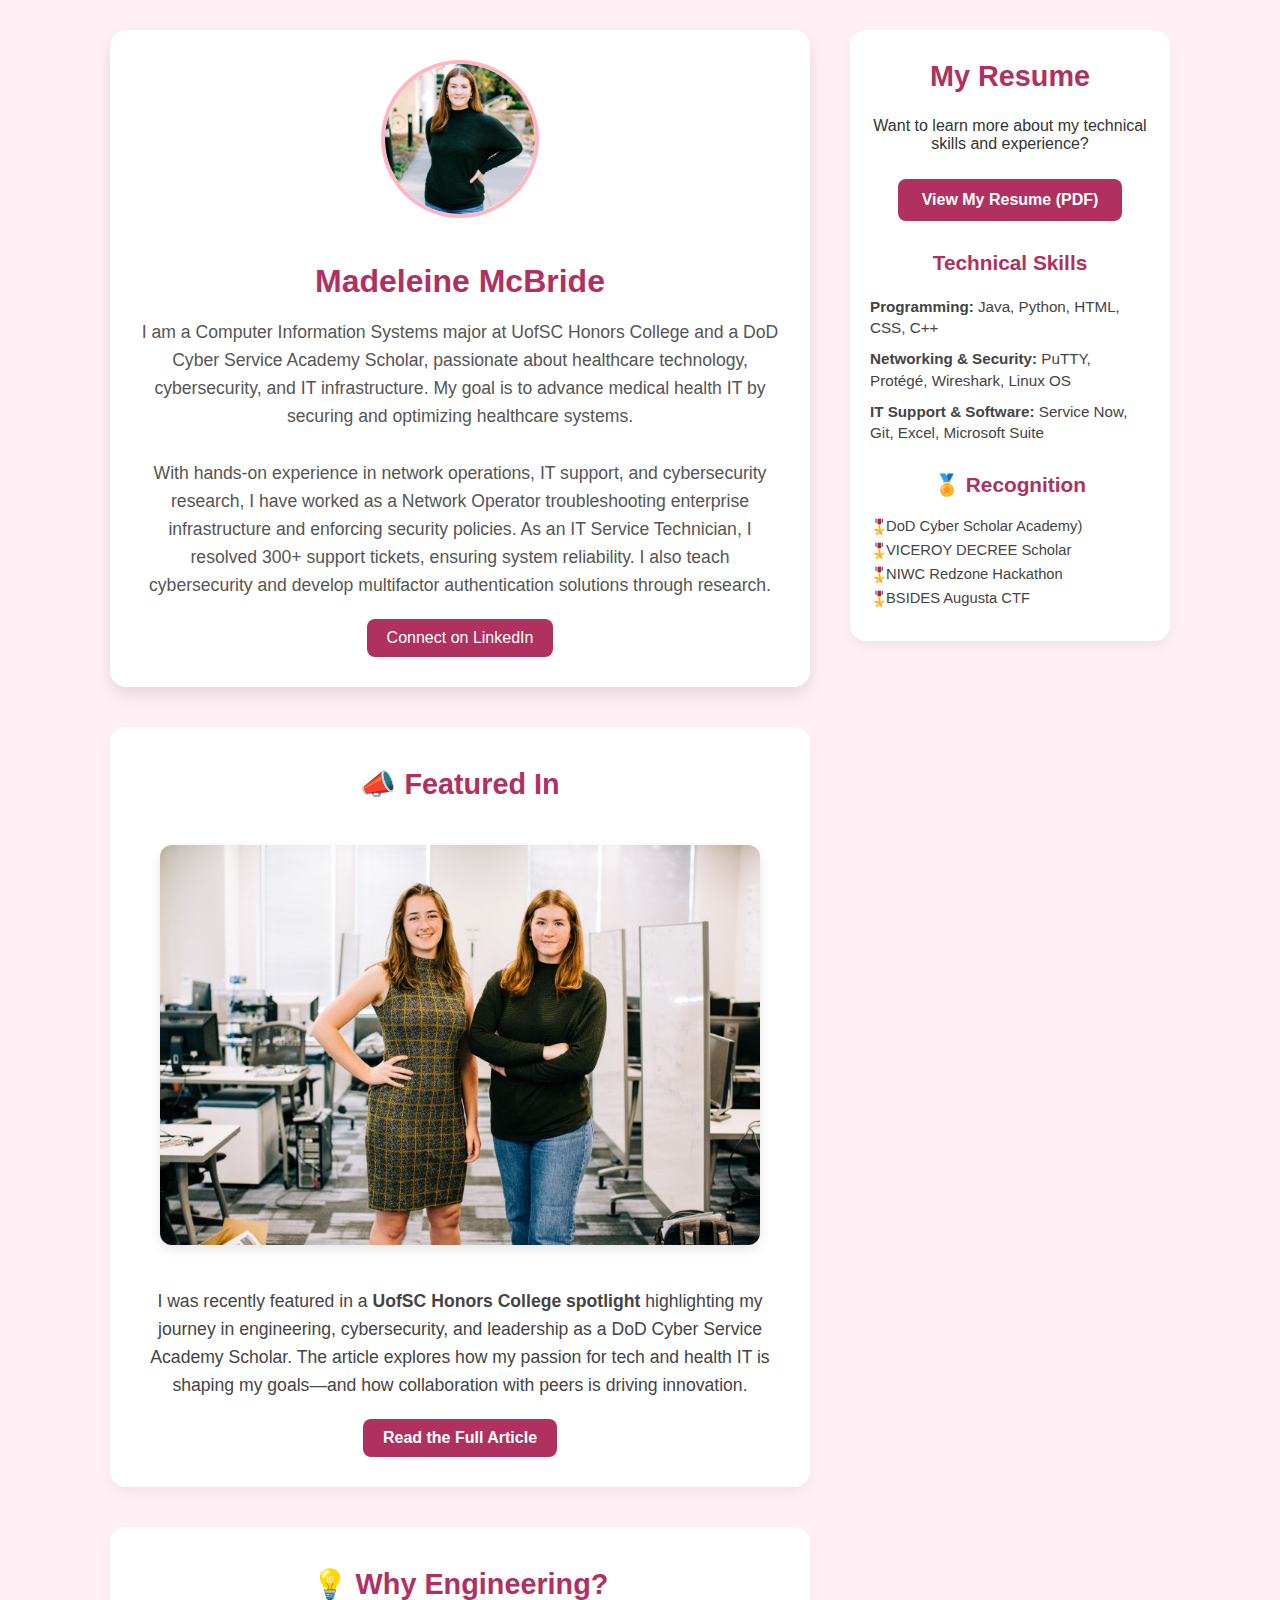
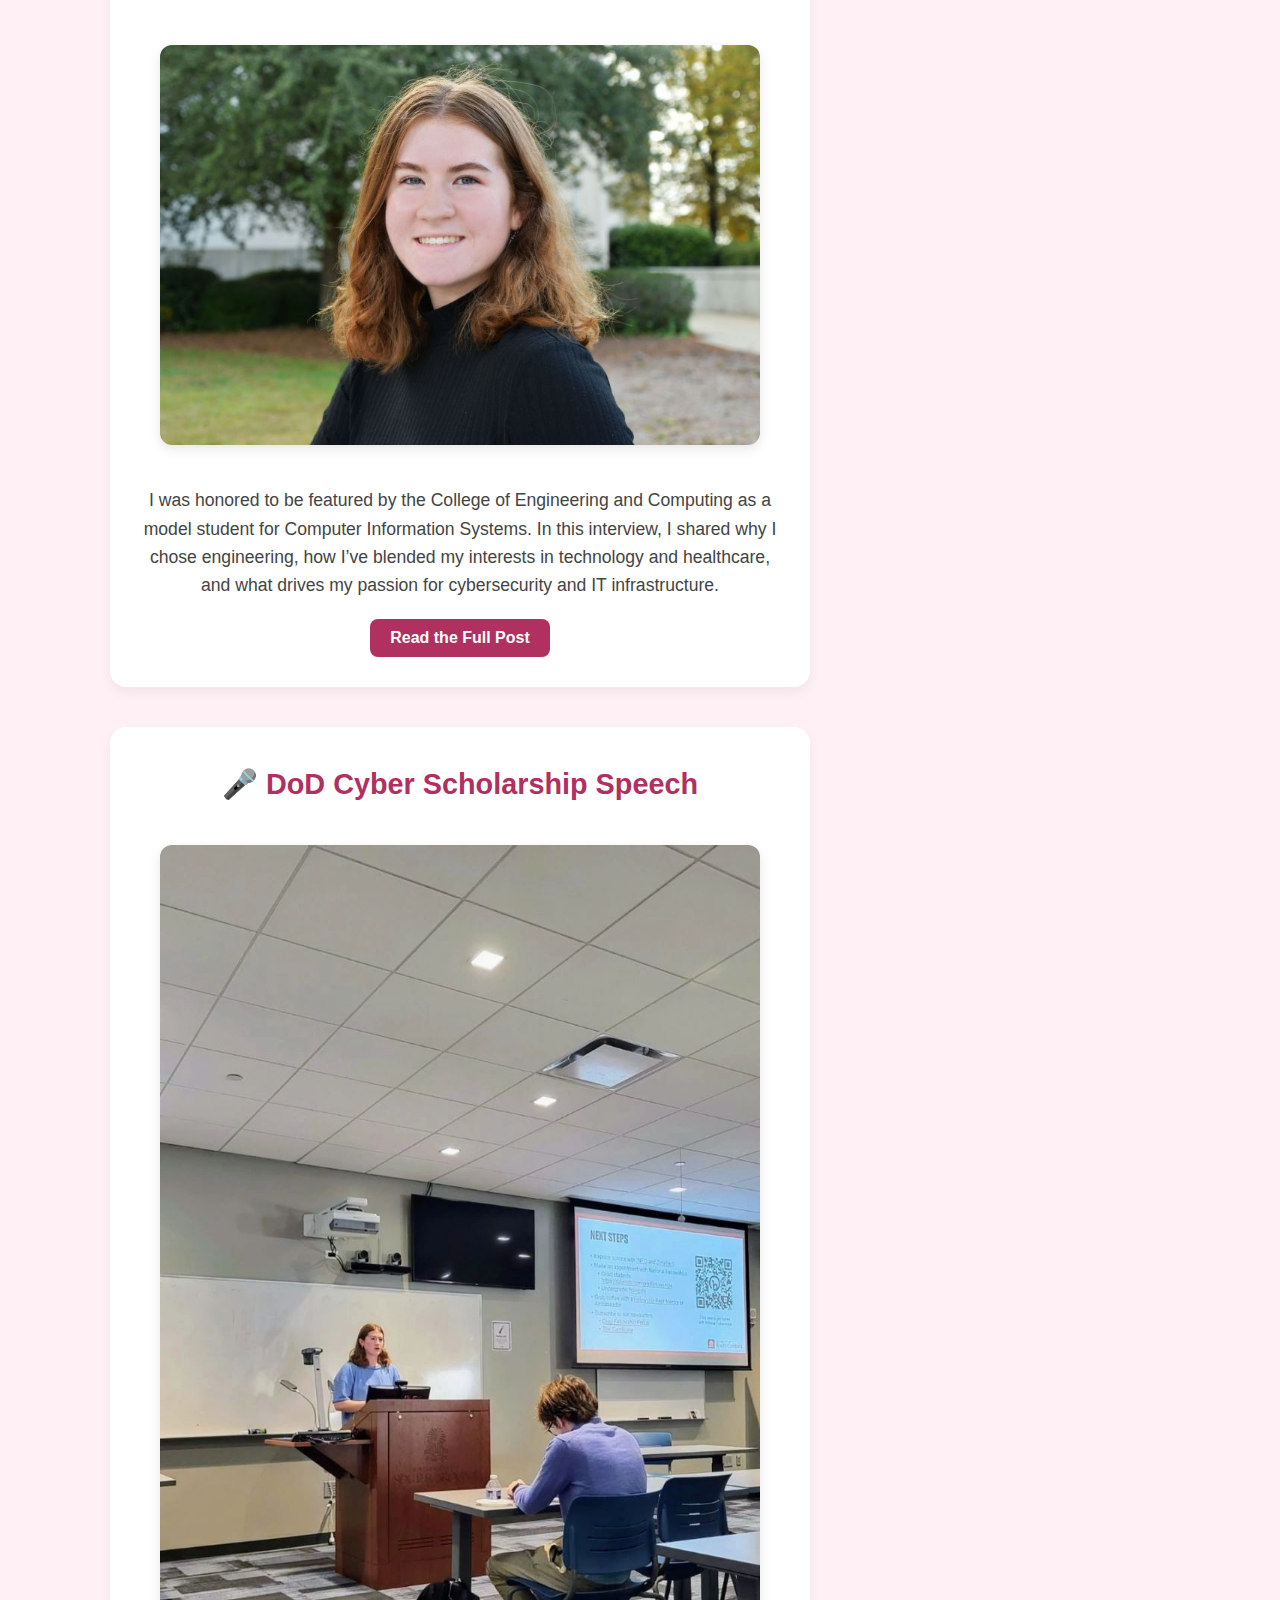
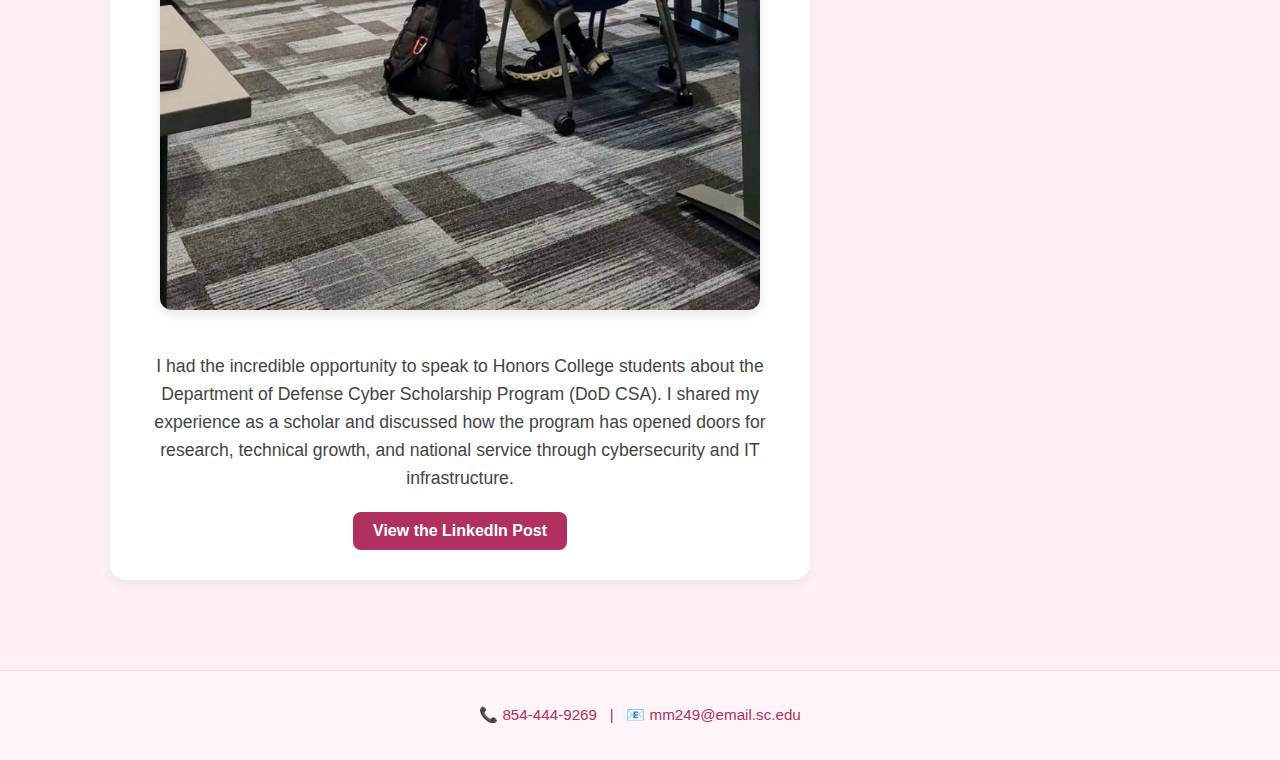
==== index.html @ c72fa990 "add contact info" ====
<!DOCTYPE html>
<html lang="en">
<head>
  <meta charset="UTF-8" />
  <meta name="viewport" content="width=device-width, initial-scale=1.0"/>
  <title>Madeleine McBride</title>
  <link rel="stylesheet" href="styles.css" />
</head>
<body>
  <div class="main-layout">
    
    <!-- Main Content -->
    <div class="main-content">
      <div class="profile-card">
        <img src="profilepic.jpg" alt="Profile Picture" class="profile-pic" />
        <h1>Madeleine McBride</h1>
        <p class="summary">
          I am a Computer Information Systems major at UofSC Honors College and a DoD Cyber Service Academy Scholar, passionate about healthcare technology, cybersecurity, and IT infrastructure. My goal is to advance medical health IT by securing and optimizing healthcare systems.
          <br><br>
          With hands-on experience in network operations, IT support, and cybersecurity research, I have worked as a Network Operator troubleshooting enterprise infrastructure and enforcing security policies. As an IT Service Technician, I resolved 300+ support tickets, ensuring system reliability. I also teach cybersecurity and develop multifactor authentication solutions through research.
        </p>
        <a href="https://www.linkedin.com/in/madeleine-mcbride/" target="_blank" class="linkedin-btn">Connect on LinkedIn</a>
      </div>

      <!-- Feature 1 -->
      <div class="featured-section">
        <div class="featured-card">
          <h2 class="section-title">📣 Featured In</h2>
          <img src="me_and_emma_pic.jpg" alt="Madeleine and Emma featured" class="featured-img" />
          <p class="featured-text">
            I was recently featured in a <strong>UofSC Honors College spotlight</strong> highlighting my journey in engineering, cybersecurity, and leadership as a DoD Cyber Service Academy Scholar. The article explores how my passion for tech and health IT is shaping my goals—and how collaboration with peers is driving innovation.
          </p>
          <a href="https://www.linkedin.com/posts/uofsc-south-carolina-honors-college_while-their-paths-to-the-molinaroli-college-ugcPost-7264364624458702851-RMQM" target="_blank" class="read-article-btn">Read the Full Article</a>
        </div>
      </div>

      <!-- Feature 2 -->
      <div class="featured-section">
        <div class="featured-card">
          <h2 class="section-title">💡 Why Engineering?</h2>
          <img src="cis_linkedin.jpg" alt="Why Engineering CIS Interview" class="featured-img" />
          <p class="featured-text">
            I was honored to be featured by the College of Engineering and Computing as a model student for Computer Information Systems. In this interview, I shared why I chose engineering, how I’ve blended my interests in technology and healthcare, and what drives my passion for cybersecurity and IT infrastructure.
          </p>
          <a href="https://www.linkedin.com/posts/uofsc-cec_why-engineering-madeleine-mcbride-27-computer-activity-7138621619245109248-5Rj5" target="_blank" class="read-article-btn">Read the Full Post</a>
        </div>
      </div>

      <!-- Feature 3 -->
      <div class="featured-section">
        <div class="featured-card">
          <h2 class="section-title">🎤 DoD Cyber Scholarship Speech</h2>
          <img src="me_giving_speech.jpg" alt="Madeleine McBride giving speech on DoD CSA" class="featured-img" />
          <p class="featured-text">
            I had the incredible opportunity to speak to Honors College students about the Department of Defense Cyber Scholarship Program (DoD CSA). I shared my experience as a scholar and discussed how the program has opened doors for research, technical growth, and national service through cybersecurity and IT infrastructure.
          </p>
          <a href="https://www.linkedin.com/posts/madeleine-mcbride_excited-to-have-had-the-opportunity-to-speak-activity-7308499272142934019-nkaF" target="_blank" class="read-article-btn">View the LinkedIn Post</a>
        </div>
      </div>
    </div>

    <!-- Sidebar with Resume & Skills -->
    <div class="sidebar">
      <h2 class="section-title">My Resume</h2>
      <p>Want to learn more about my technical skills and experience?</p>
      <a href="Madeleine_McBride_Resume.pdf" target="_blank" class="resume-btn">View My Resume (PDF)</a>

      <h3 class="skills-title">Technical Skills</h3>
      <ul class="skills-list">
        <li><strong>Programming:</strong> Java, Python, HTML, CSS, C++</li>
        <li><strong>Networking & Security:</strong> PuTTY, Protégé, Wireshark, Linux OS</li>
        <li><strong>IT Support & Software:</strong> Service Now, Git, Excel, Microsoft Suite</li>
      </ul>
      <h3 class="skills-title">🏅 Recognition</h3>
      <ul class="sidebar-honors">
        <li>DoD Cyber Scholar Academy)</li>
        <li>VICEROY DECREE Scholar</li>
        <li>NIWC Redzone Hackathon</li>
        <li>BSIDES Augusta CTF</li>
      </ul>
    </div>
  </div>
  <!-- Footer Contact Info -->
  <footer class="footer">
    <p>📞 854-444-9269 &nbsp; | &nbsp; 📧 <a href="mailto:mm249@email.sc.edu">mm249@email.sc.edu</a></p>
  </footer>
</body>
</html>
---- styles.css ----
/* Base styles */
body {
  margin: 0;
  font-family: 'Segoe UI', sans-serif;
  background: #fff0f5;
  color: #333;
}

/* Layout */
.main-layout {
  display: flex;
  flex-direction: row;
  padding: 30px;
  gap: 40px;
  justify-content: center;
  align-items: flex-start;
  flex-wrap: wrap;
}

.main-content {
  flex: 1 1 600px;
  max-width: 700px;
}

/* Profile Card */
.profile-card {
  background: #ffffff;
  border-radius: 16px;
  padding: 30px;
  box-shadow: 0 8px 16px rgba(0,0,0,0.1);
  text-align: center;
  margin-bottom: 30px;
}

.profile-pic {
  width: 150px;
  height: 150px;
  border-radius: 50%;
  object-fit: cover;
  border: 4px solid #ffb6c1;
  margin-bottom: 20px;
}

h1 {
  color: #b03060;
  margin-bottom: 10px;
}

.summary {
  font-size: 1.1em;
  line-height: 1.6;
  color: #555;
  margin-bottom: 20px;
}

/* LinkedIn Button */
.linkedin-btn {
  display: inline-block;
  padding: 10px 20px;
  background: #b03060;
  color: white;
  text-decoration: none;
  border-radius: 8px;
  transition: background 0.3s ease;
}

.linkedin-btn:hover {
  background: #902c4c;
}

/* Sidebar */
.sidebar {
  width: 280px;
  background: #fff;
  padding: 20px;
  border-radius: 16px;
  box-shadow: 0 6px 12px rgba(0, 0, 0, 0.05);
  text-align: center;
}

.section-title {
  color: #b03060;
  margin-top: 10px;
  font-size: 1.8em;
  text-align: center;
}

/* Resume Button */
.resume-btn {
  display: inline-block;
  padding: 12px 24px;
  background-color: #b03060;
  color: #fff;
  text-decoration: none;
  font-weight: bold;
  border-radius: 8px;
  margin-top: 10px;
  transition: background-color 0.3s ease;
}

.resume-btn:hover {
  background-color: #902c4c;
}

/* Featured Section */
.featured-section {
  background: #fff;
  padding: 30px;
  margin-top: 40px;
  border-radius: 16px;
  box-shadow: 0 6px 12px rgba(0, 0, 0, 0.05);
  text-align: center;
}

.featured-img {
  width: 100%;
  max-width: 600px;
  border-radius: 12px;
  margin-top: 20px;
  margin-bottom: 20px;
  box-shadow: 0 4px 12px rgba(0,0,0,0.1);
}

.featured-text {
  font-size: 1.1em;
  line-height: 1.6;
  color: #444;
  margin-bottom: 20px;
}

.read-article-btn {
  display: inline-block;
  padding: 10px 20px;
  background-color: #b03060;
  color: white;
  text-decoration: none;
  font-weight: bold;
  border-radius: 8px;
  transition: background-color 0.3s ease;
}

.read-article-btn:hover {
  background-color: #902c4c;
}

.skills-title {
  margin-top: 30px;
  font-size: 1.3em;
  color: #b03060;
  text-align: center;
}

.skills-list {
  list-style: none;
  padding: 0;
  margin-top: 15px;
  text-align: left;
  color: #444;
  font-size: 0.95em;
}

.skills-list li {
  margin-bottom: 10px;
  line-height: 1.4;
}
.sidebar-honors {
  list-style: none;
  padding: 0;
  margin-top: 10px;
  font-size: 0.92em;
  color: #444;
  text-align: left;
}

.sidebar-honors li {
  margin-bottom: 8px;
  padding-left: 16px;
  position: relative;
}

.sidebar-honors li::before {
  content: "🎖️";
  position: absolute;
  left: 0;
  top: 0;
}

.footer {
  background-color: #fff5f9;
  color: #b03060;
  text-align: center;
  padding: 20px;
  font-size: 0.95em;
  margin-top: 60px;
  border-top: 1px solid #ffd6e8;
}

.footer a {
  color: #b03060;
  text-decoration: none;
  font-weight: 500;
}

.footer a:hover {
  text-decoration: underline;
}
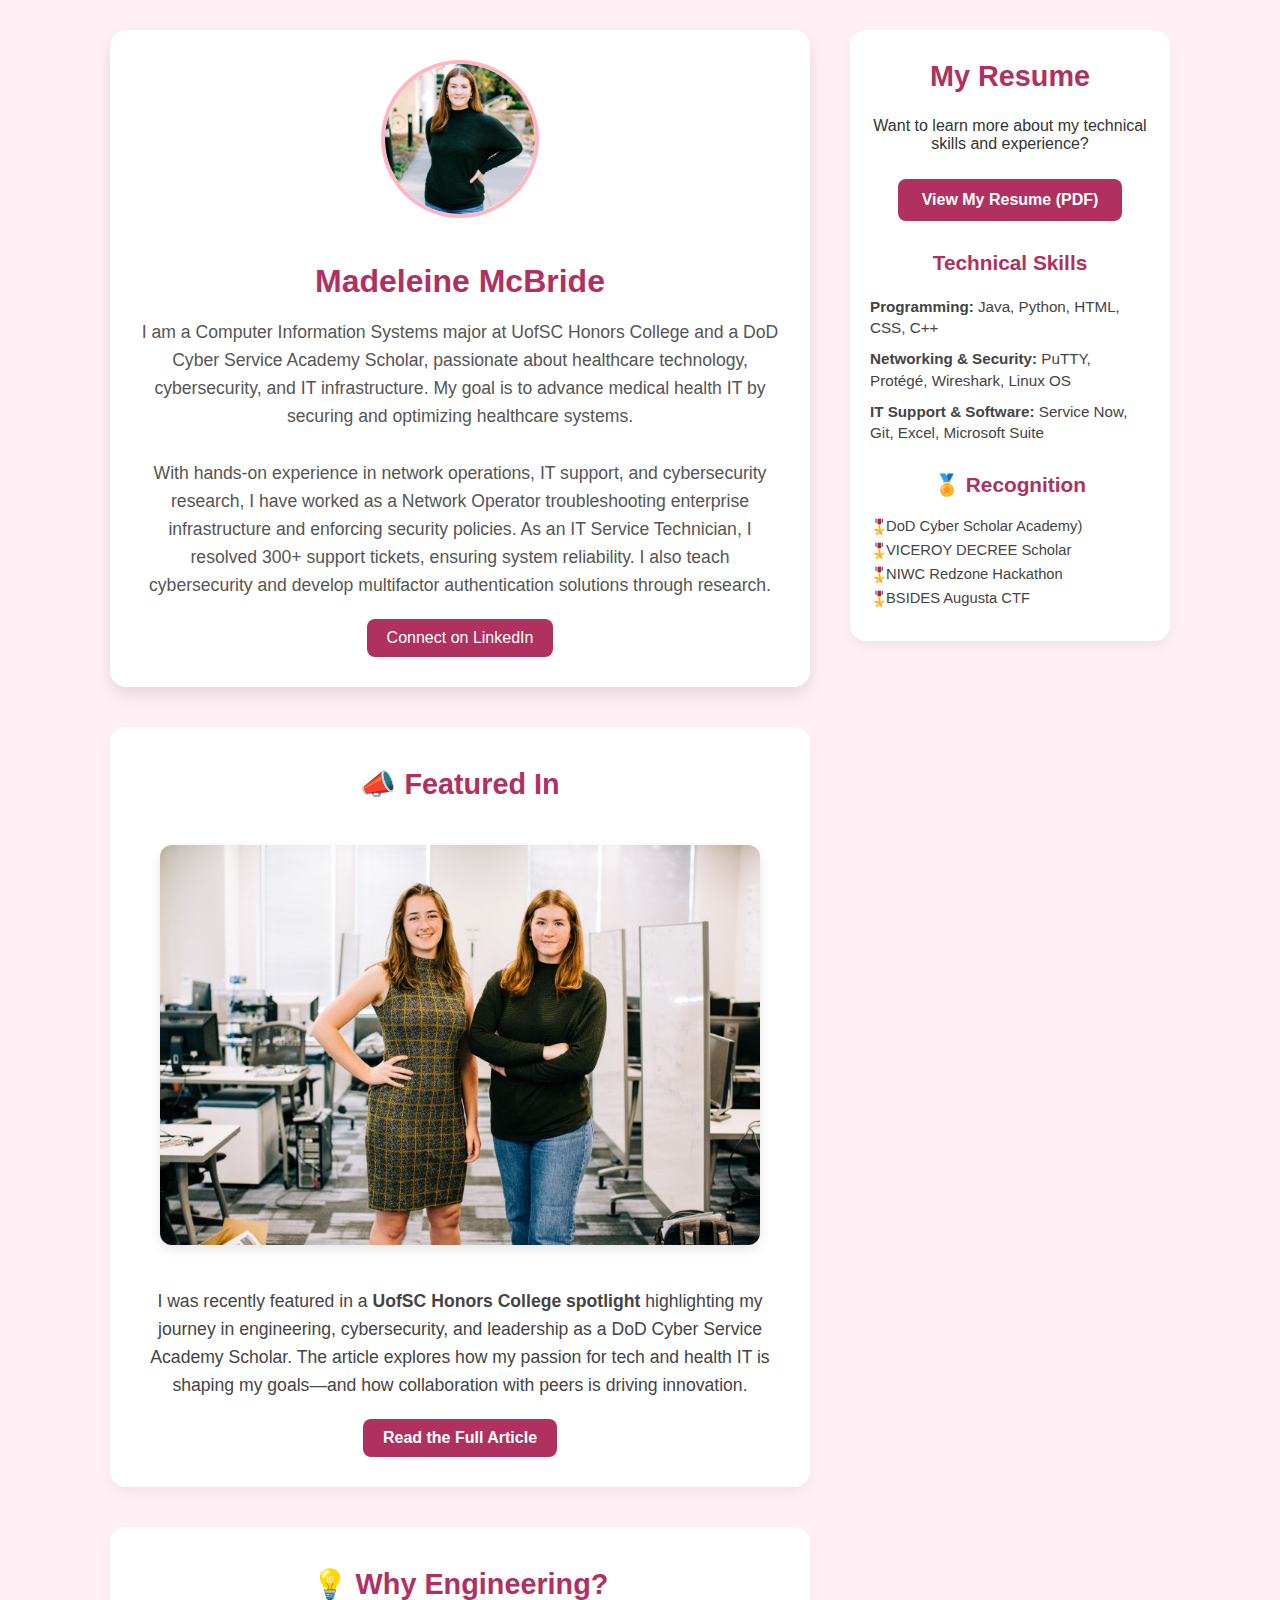
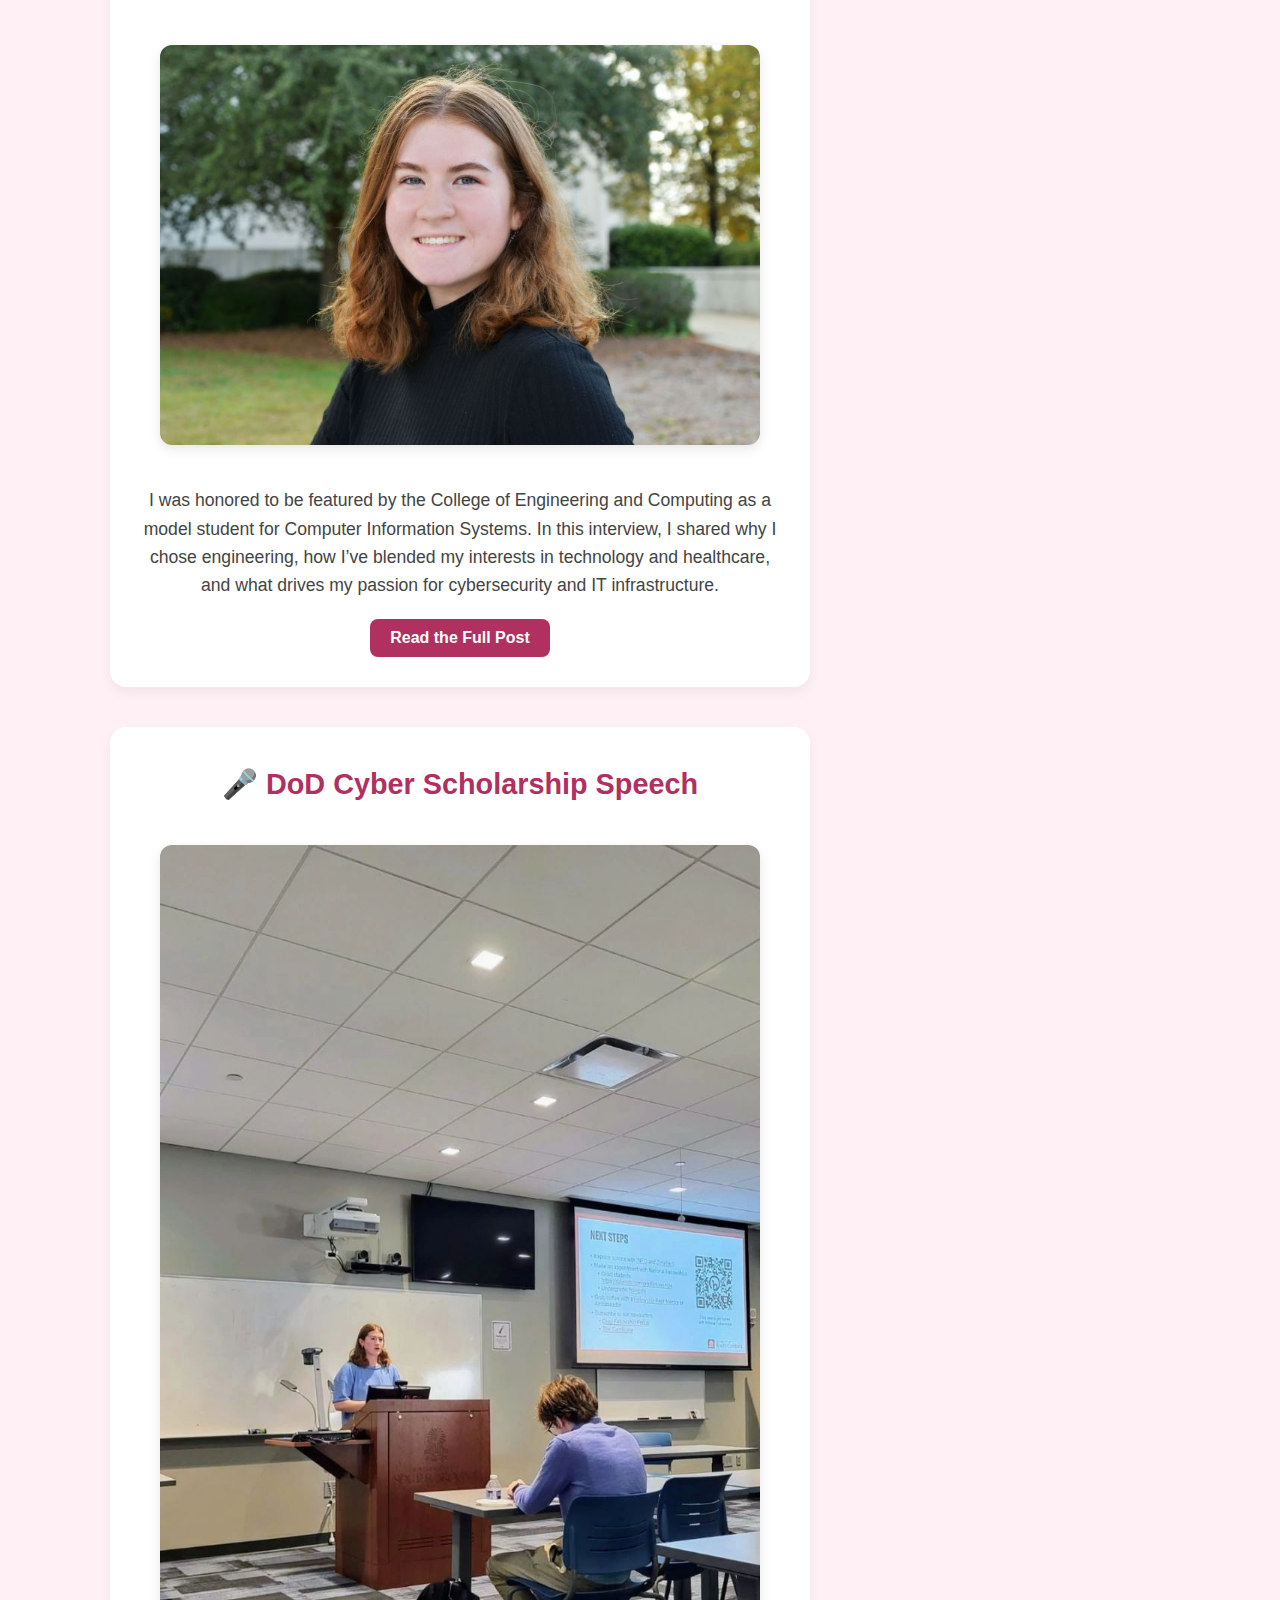
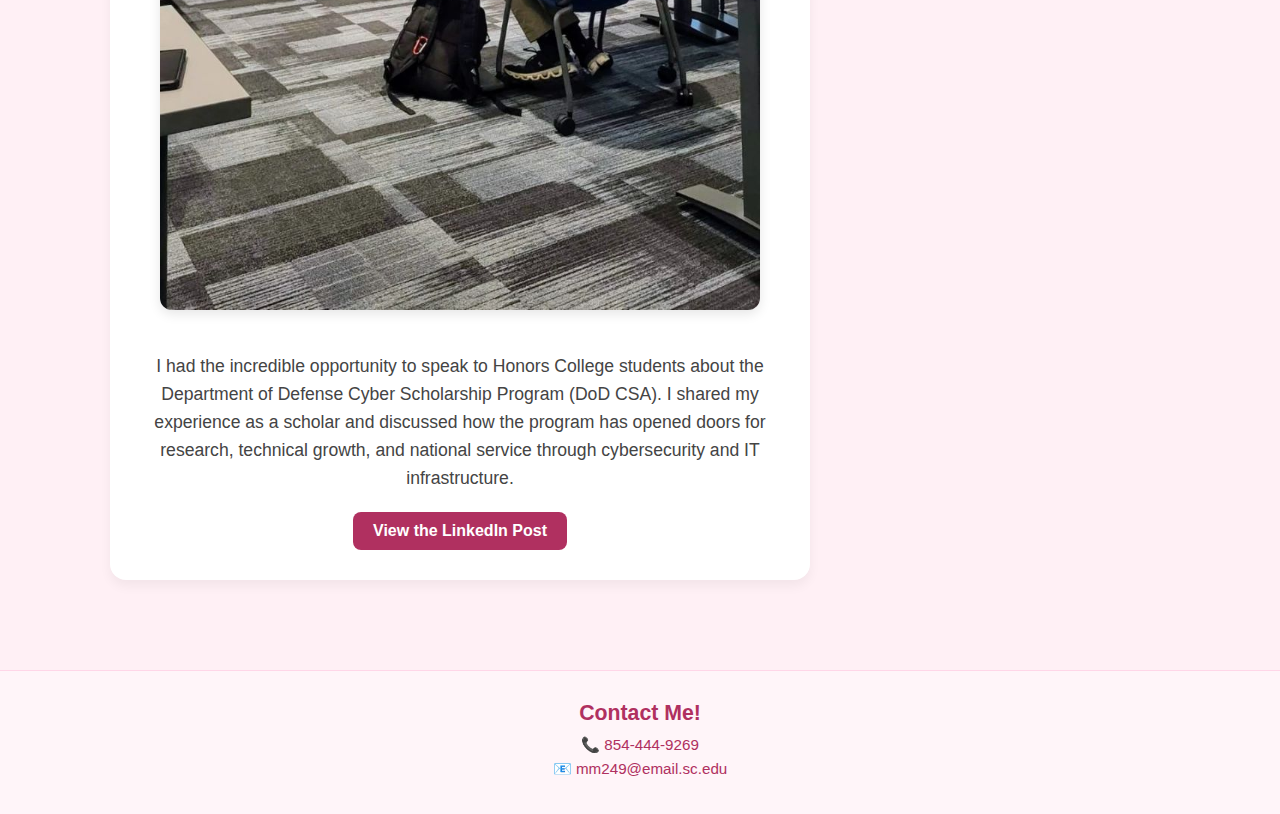
==== commit 9d92e792: "update footer" ====
--- a/index.html
+++ b/index.html
@@ -82,7 +82,9 @@
   </div>
   <!-- Footer Contact Info -->
   <footer class="footer">
-    <p>📞 854-444-9269 &nbsp; | &nbsp; 📧 <a href="mailto:mm249@email.sc.edu">mm249@email.sc.edu</a></p>
+    <h2 class="footer-title">Contact Me!</h2>
+    <p>📞 854-444-9269</p>
+    <p>📧 <a href="mailto:mm249@email.sc.edu">mm249@email.sc.edu</a></p>
   </footer>
 </body>
 </html>
--- a/styles.css
+++ b/styles.css
@@ -205,3 +205,35 @@
   text-decoration: underline;
 }
 
+.footer {
+  background-color: #fff5f9;
+  color: #b03060;
+  text-align: center;
+  padding: 30px 20px;
+  font-size: 0.95em;
+  margin-top: 60px;
+  border-top: 1px solid #ffd6e8;
+}
+
+.footer-title {
+  margin: 0;
+  font-size: 1.4em;
+  font-weight: bold;
+  color: #b03060;
+  margin-bottom: 10px;
+}
+
+.footer p {
+  margin: 6px 0;
+}
+
+.footer a {
+  color: #b03060;
+  text-decoration: none;
+  font-weight: 500;
+}
+
+.footer a:hover {
+  text-decoration: underline;
+}
+
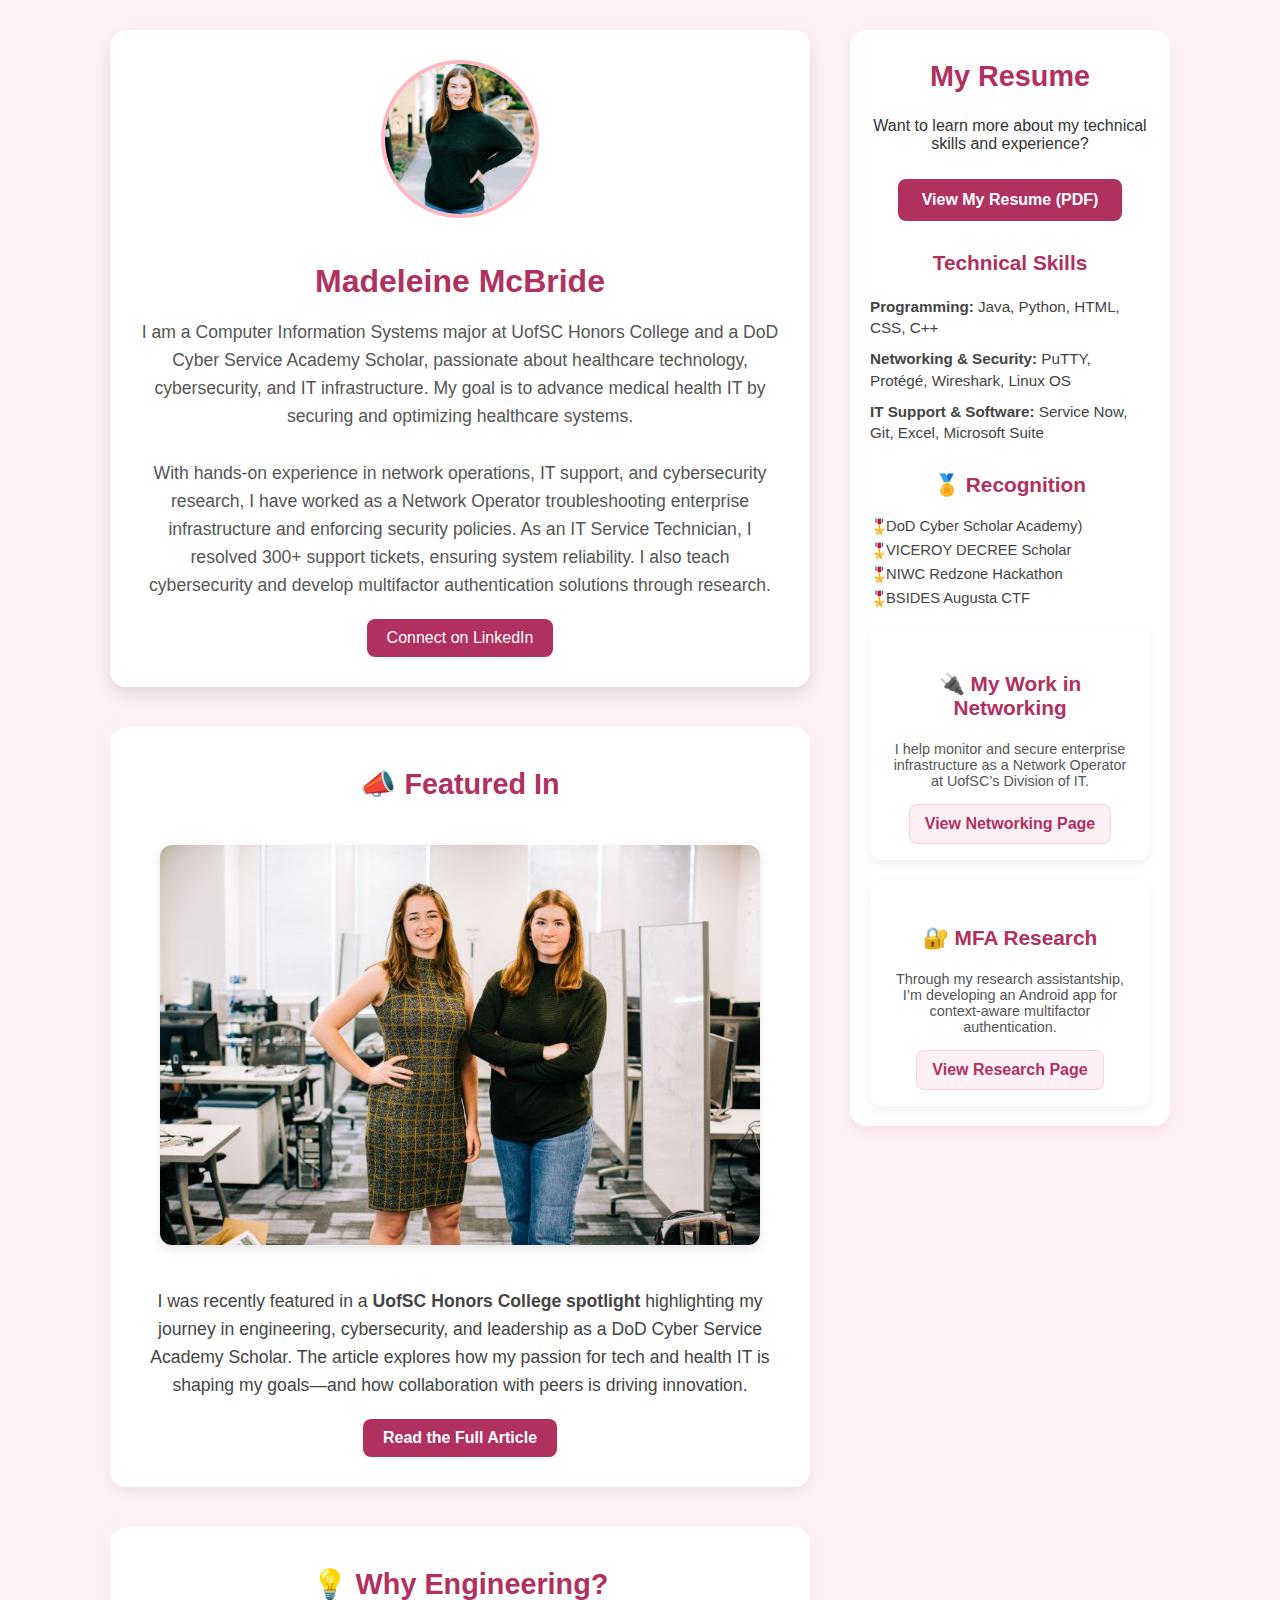
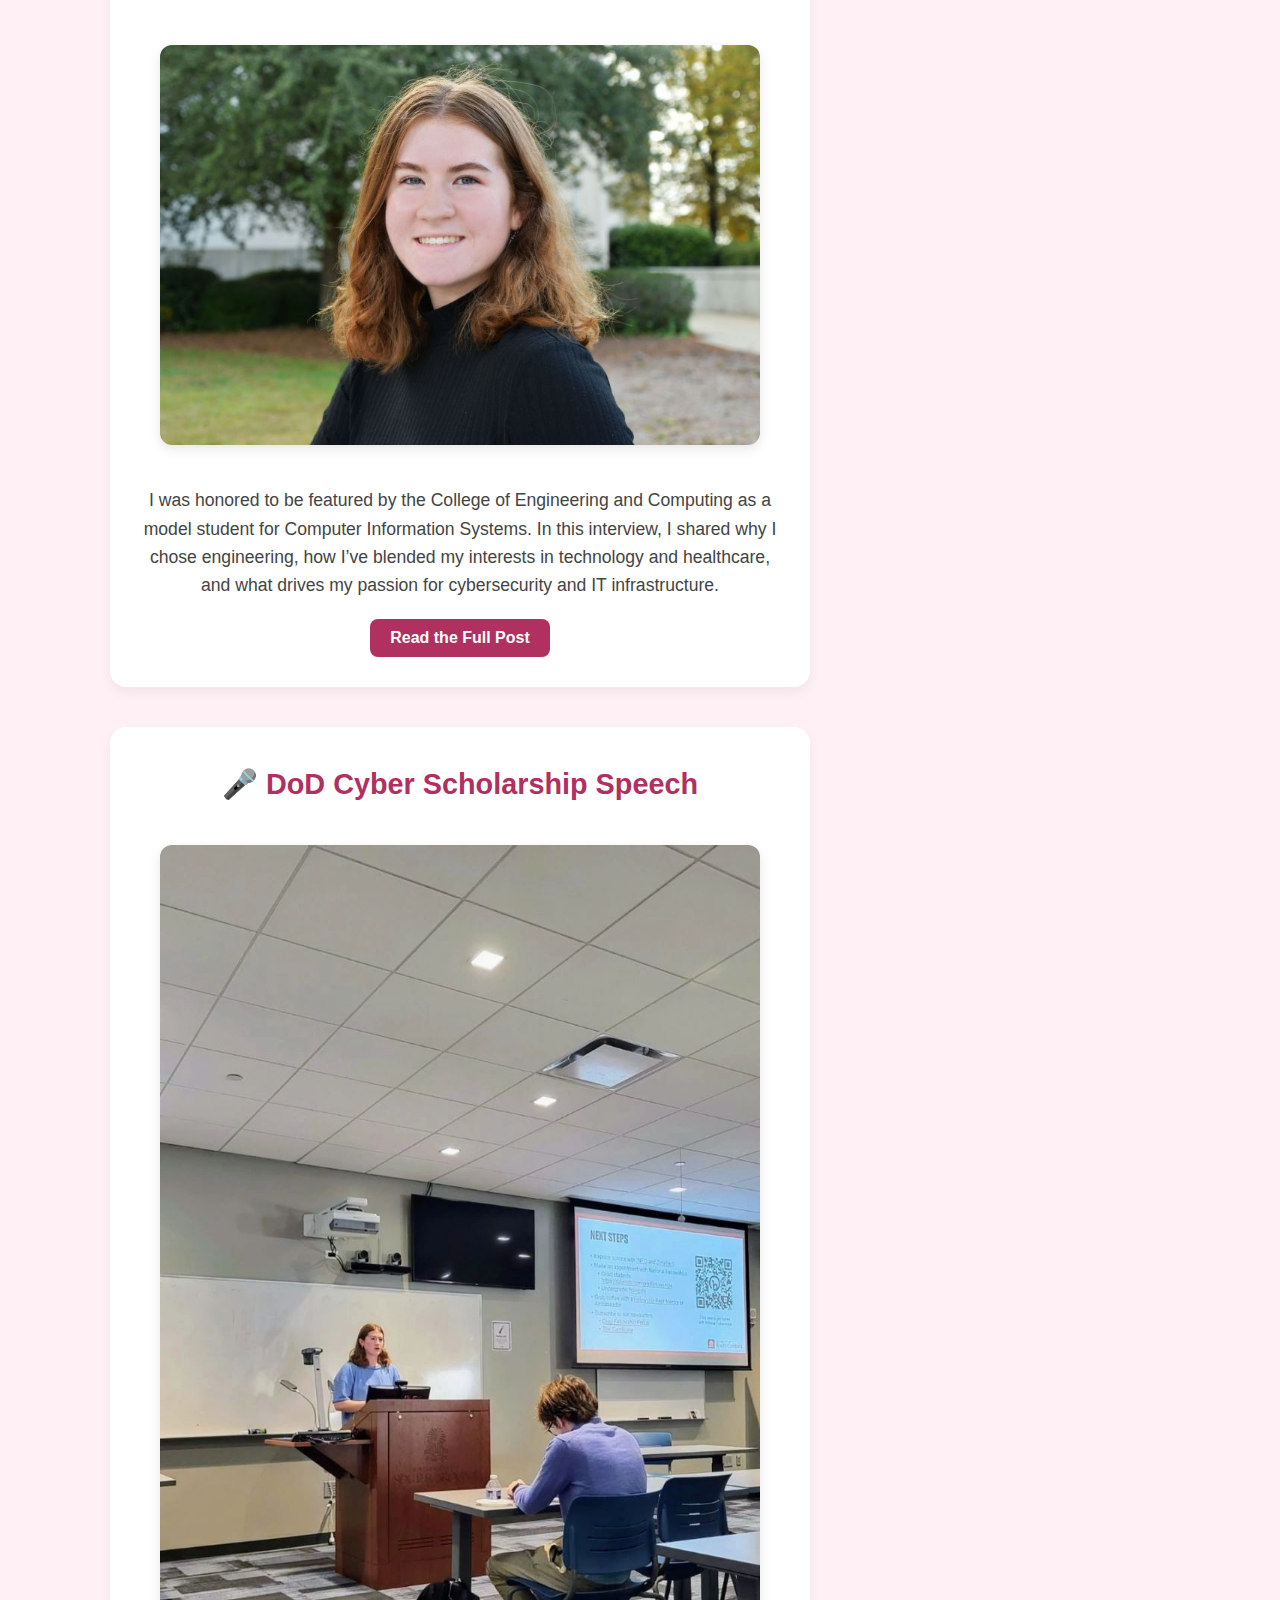
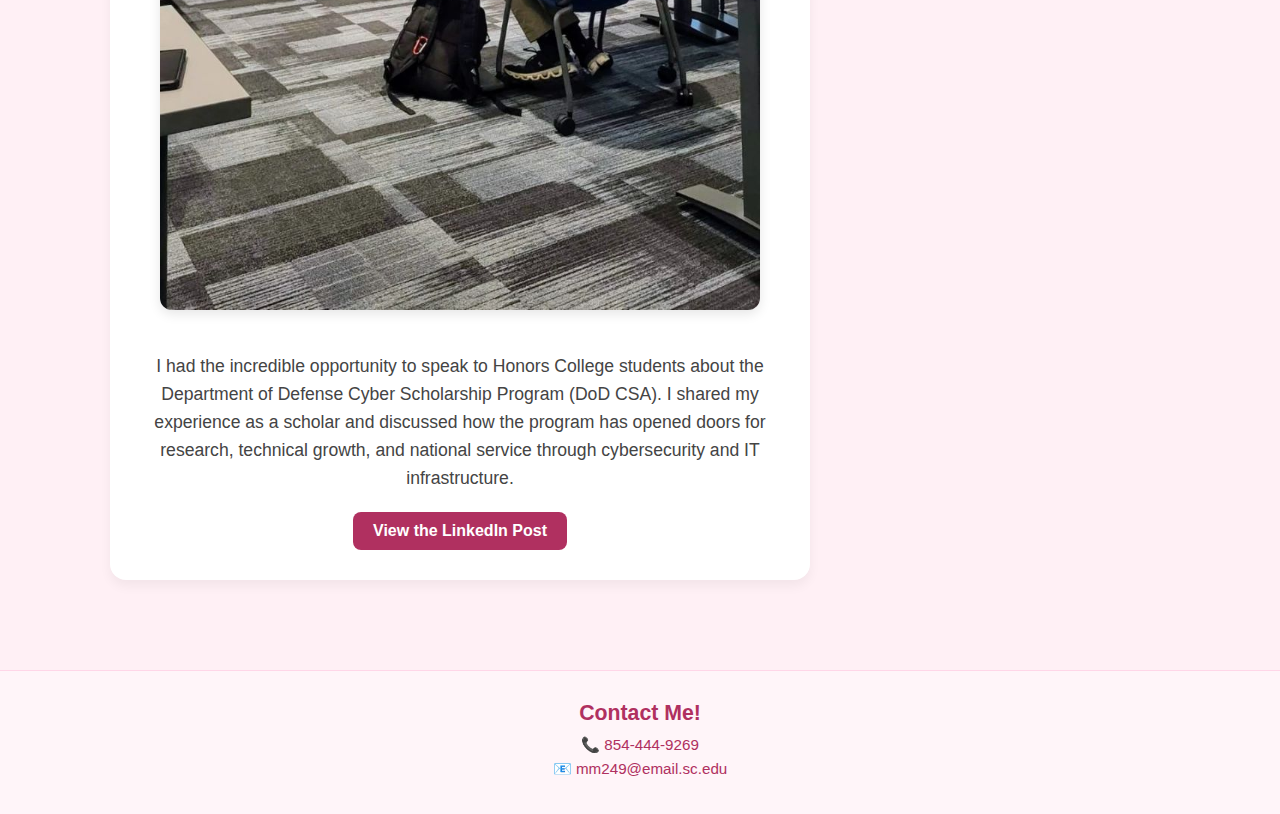
==== commit dee607de: "add work and research sections" ====
--- a/index.html
+++ b/index.html
@@ -78,6 +78,19 @@
         <li>NIWC Redzone Hackathon</li>
         <li>BSIDES Augusta CTF</li>
       </ul>
+
+      <!-- Explore More Section (in sidebar) -->
+      <div class="sidebar-card">
+        <h3 class="skills-title">🔌 My Work in Networking</h3>
+        <p>I help monitor and secure enterprise infrastructure as a Network Operator at UofSC’s Division of IT.</p>
+        <a href="networking/" class="sidebar-btn">View Networking Page</a>
+      </div>
+
+      <div class="sidebar-card">
+        <h3 class="skills-title">🔐 MFA Research</h3>
+        <p>Through my research assistantship, I’m developing an Android app for context-aware multifactor authentication.</p>
+        <a href="research/" class="sidebar-btn">View Research Page</a>
+      </div>
     </div>
   </div>
   <!-- Footer Contact Info -->
--- a/styles.css
+++ b/styles.css
@@ -237,3 +237,35 @@
   text-decoration: underline;
 }
 
+.sidebar-card {
+  background: #ffffff;
+  border-radius: 12px;
+  box-shadow: 0 4px 12px rgba(0,0,0,0.05);
+  padding: 16px;
+  margin-top: 20px;
+  text-align: center;
+}
+
+.sidebar-card p {
+  font-size: 0.9em;
+  color: #555;
+  margin: 10px 0 15px;
+}
+
+.sidebar-btn {
+  display: inline-block;
+  background-color: #fff0f5;
+  color: #b03060;
+  font-weight: bold;
+  text-align: center;
+  text-decoration: none;
+  padding: 10px 15px;
+  border-radius: 8px;
+  border: 1px solid #ffcce0;
+  transition: background-color 0.3s ease, color 0.3s ease;
+}
+
+.sidebar-btn:hover {
+  background-color: #b03060;
+  color: white;
+}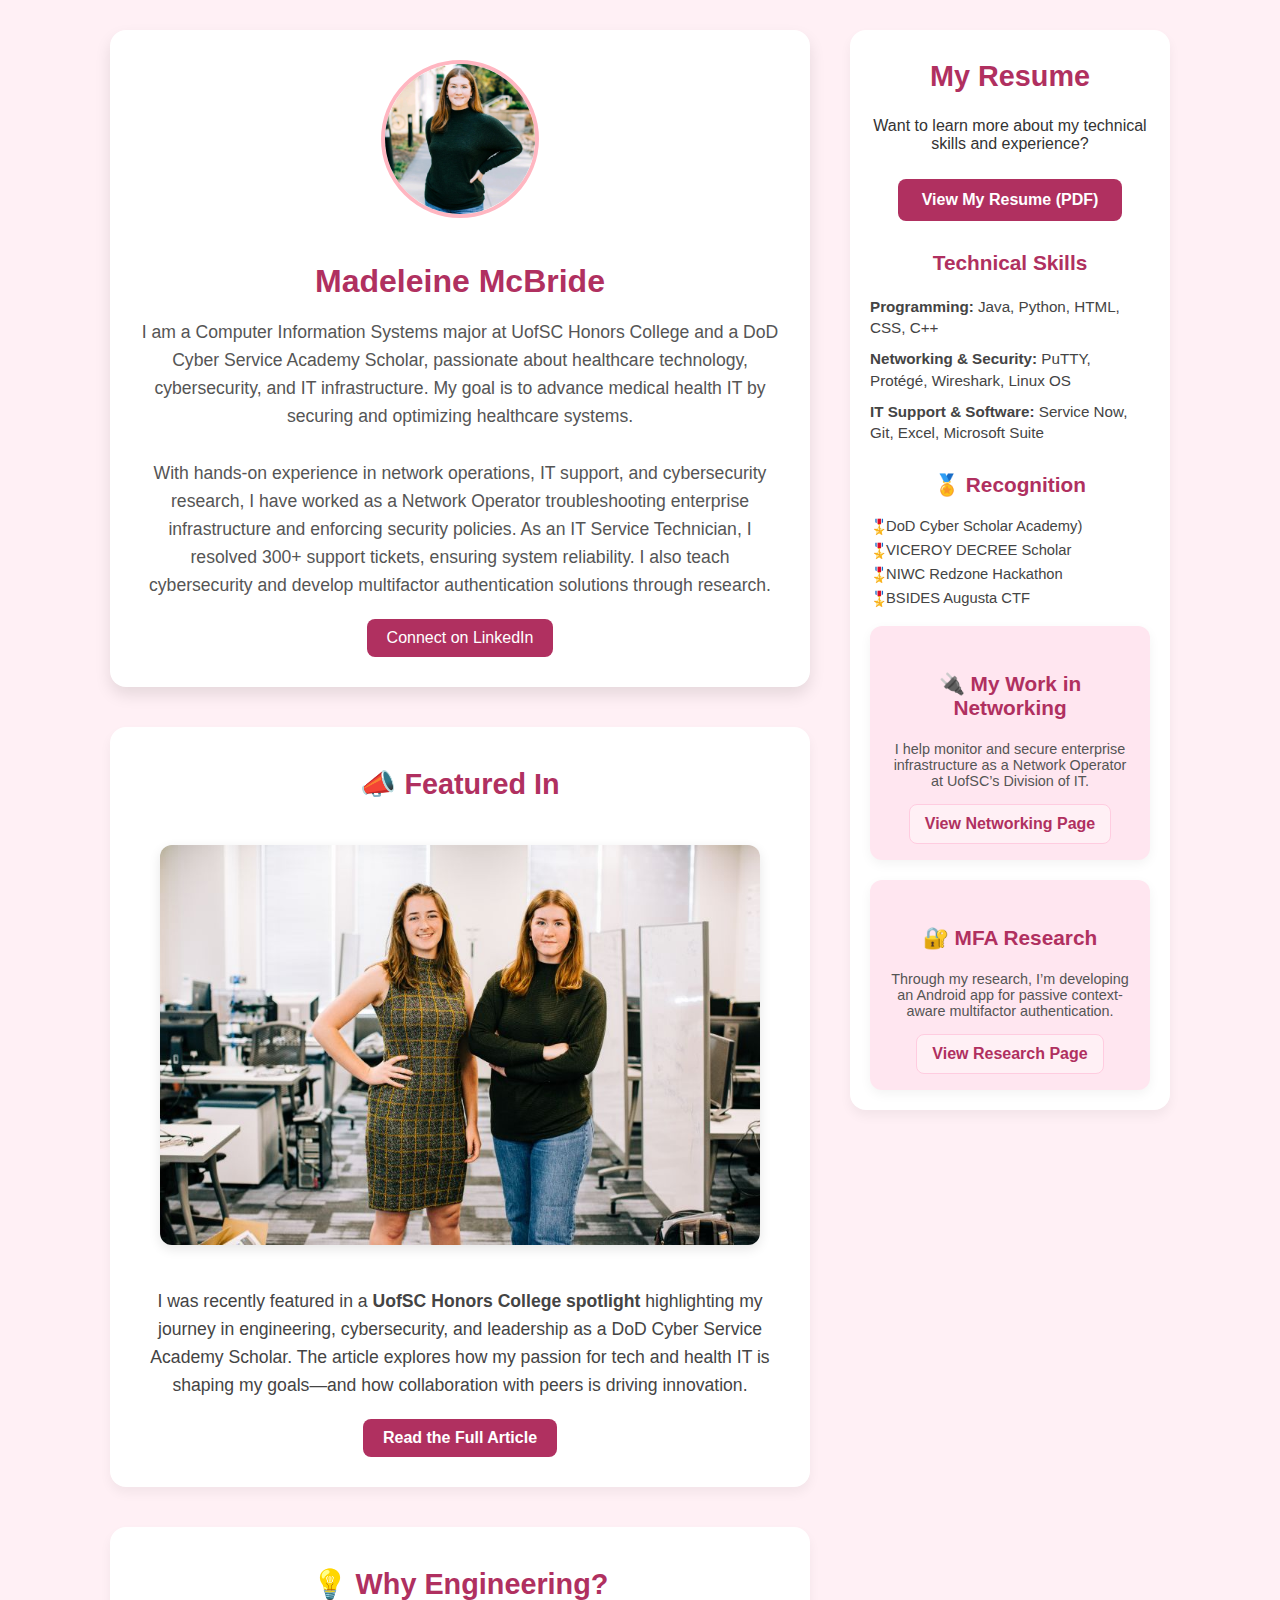
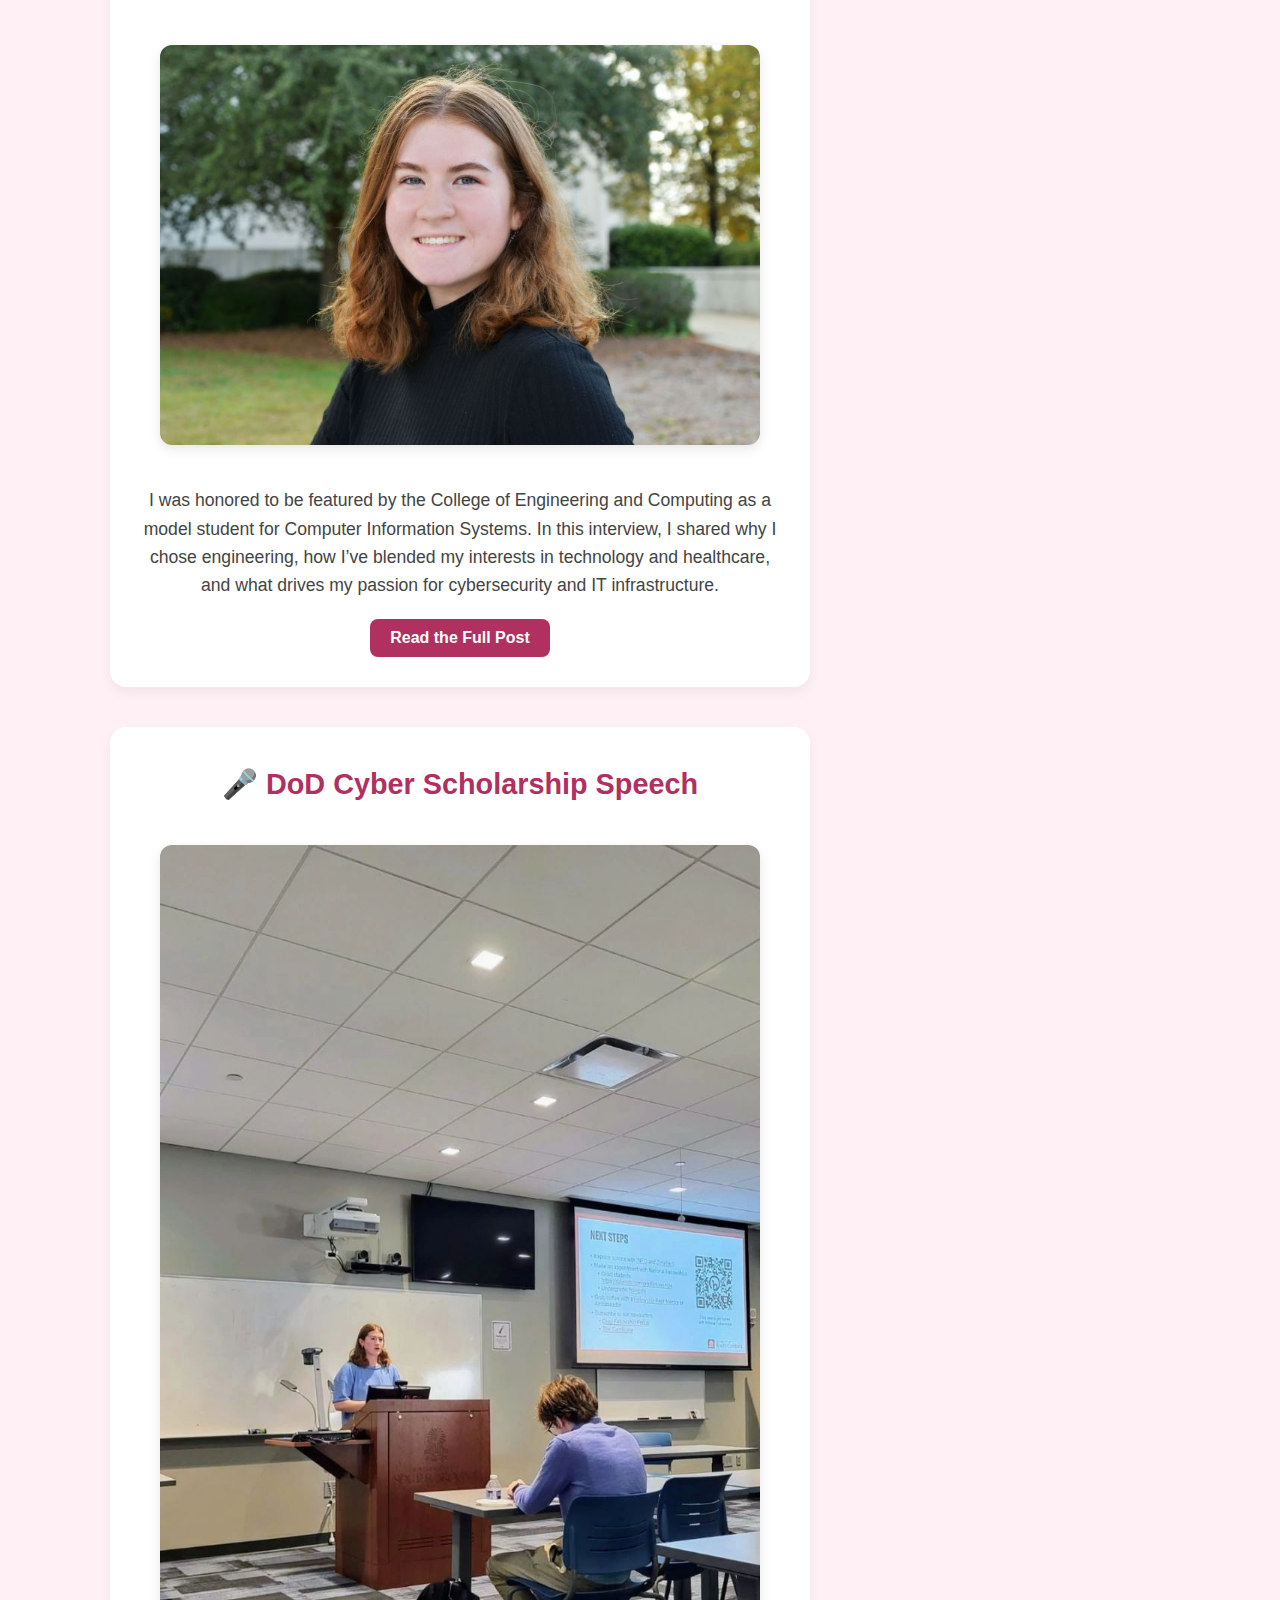
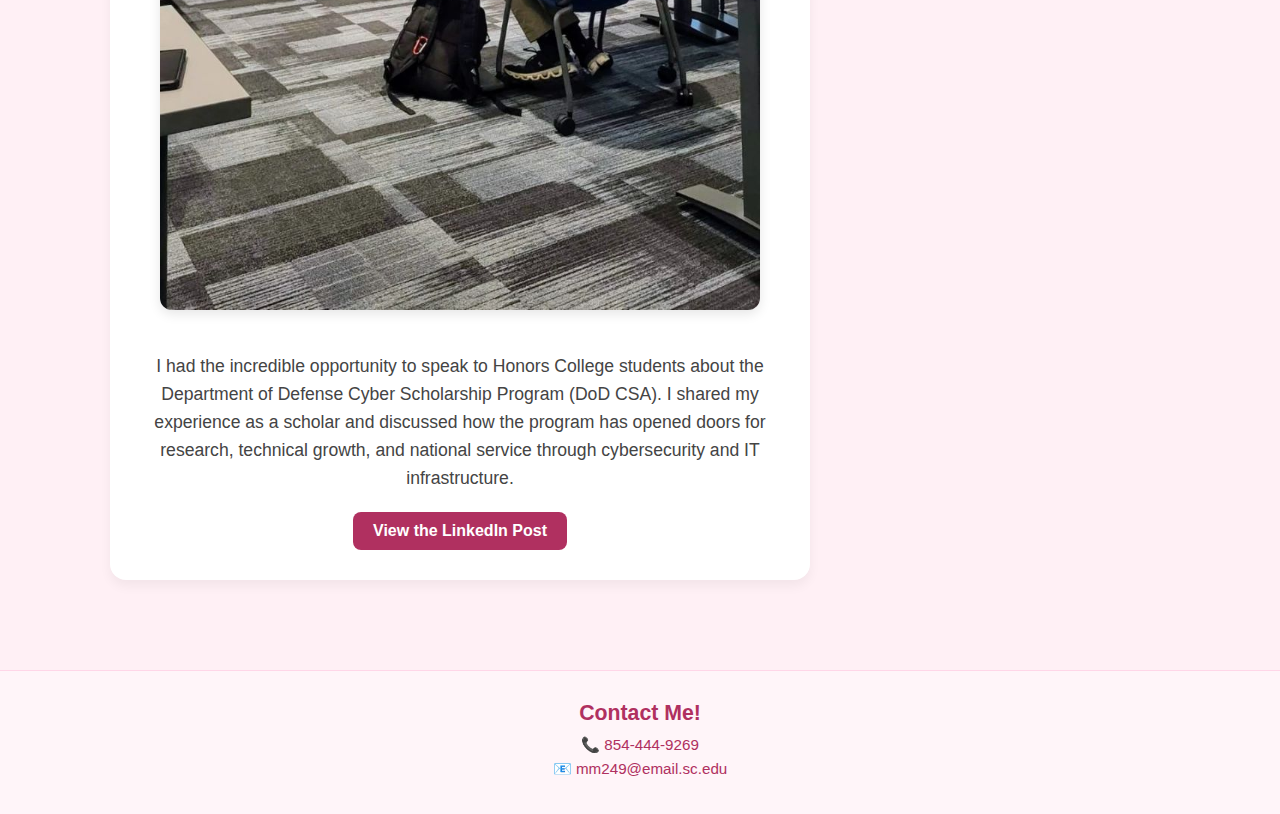
==== commit f6b2cd18: "change descrip" ====
--- a/index.html
+++ b/index.html
@@ -88,7 +88,7 @@
 
       <div class="sidebar-card">
         <h3 class="skills-title">🔐 MFA Research</h3>
-        <p>Through my research assistantship, I’m developing an Android app for context-aware multifactor authentication.</p>
+        <p>Through my research, I’m developing an Android app for passive context-aware multifactor authentication.</p>
         <a href="research/" class="sidebar-btn">View Research Page</a>
       </div>
     </div>
--- a/styles.css
+++ b/styles.css
@@ -238,7 +238,7 @@
 }
 
 .sidebar-card {
-  background: #ffffff;
+  background: #ffe6f0; /* one shade darker than #fff0f5 */
   border-radius: 12px;
   box-shadow: 0 4px 12px rgba(0,0,0,0.05);
   padding: 16px;
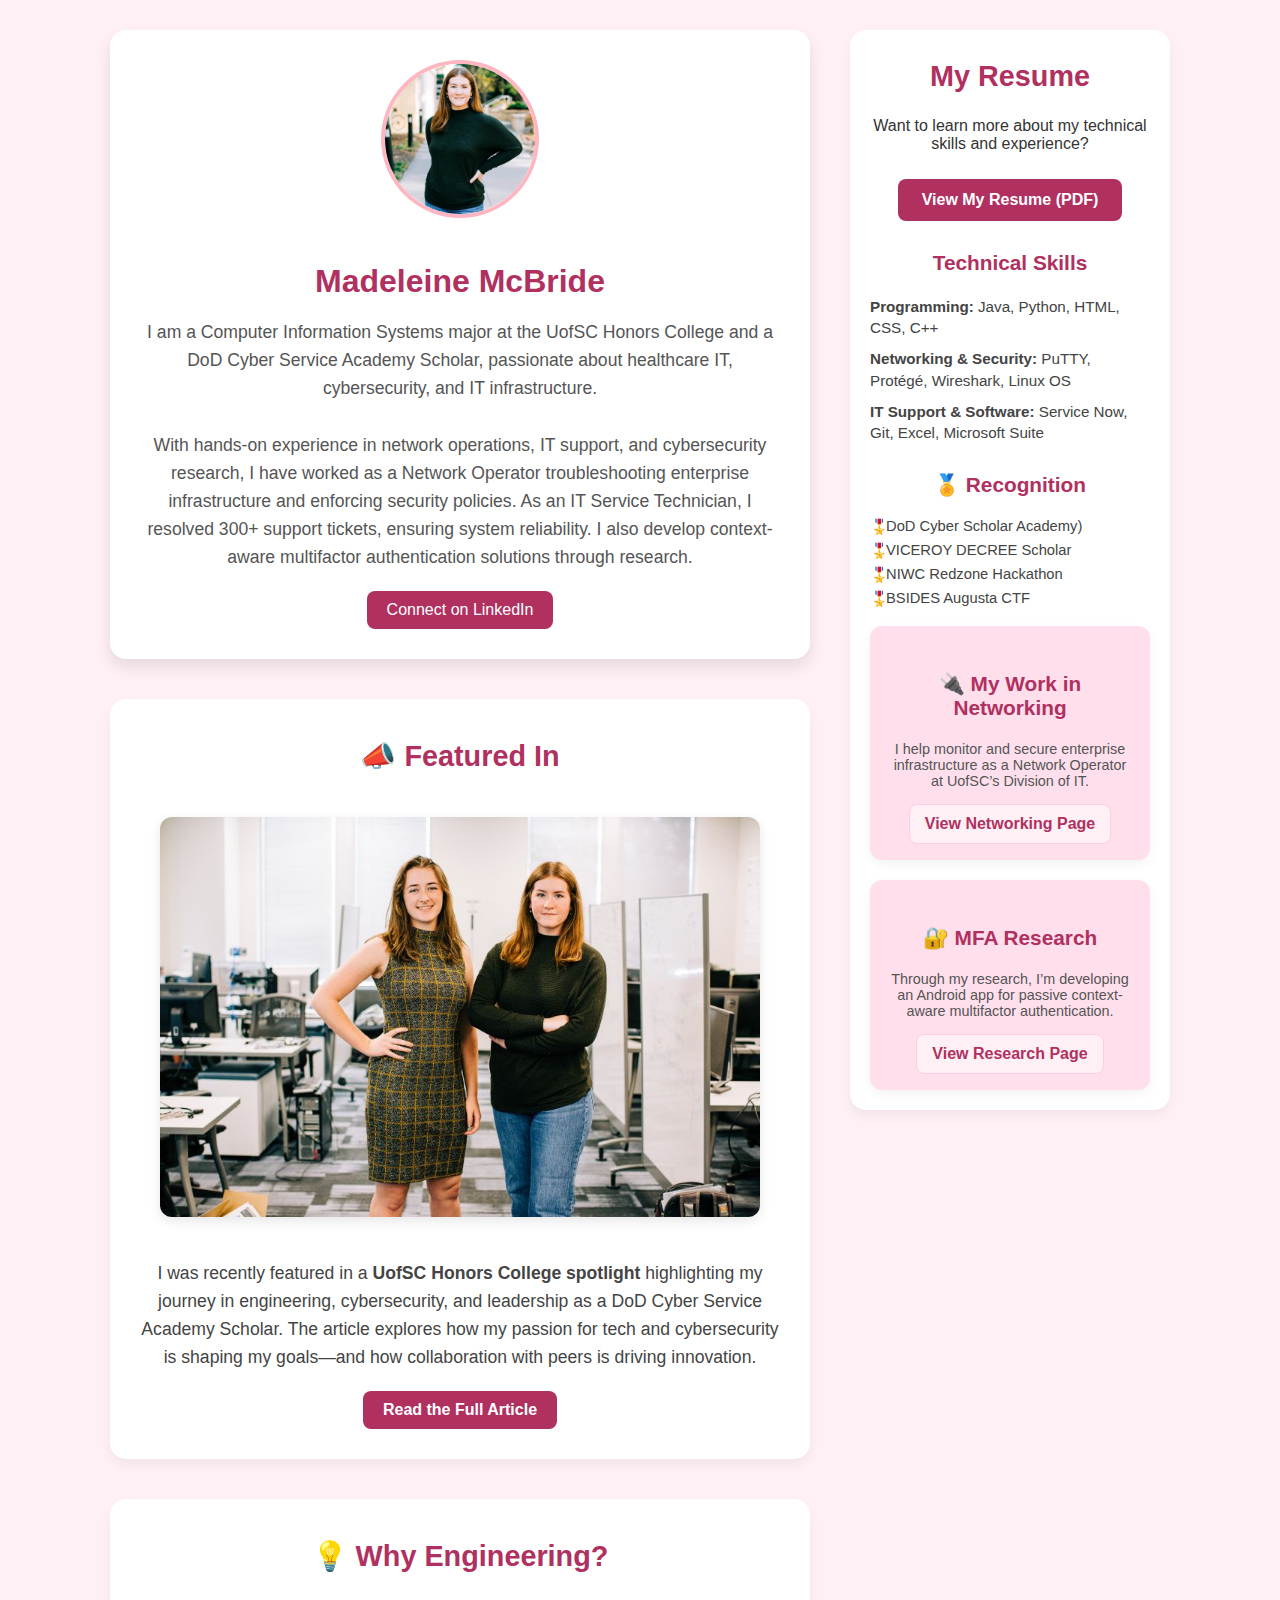
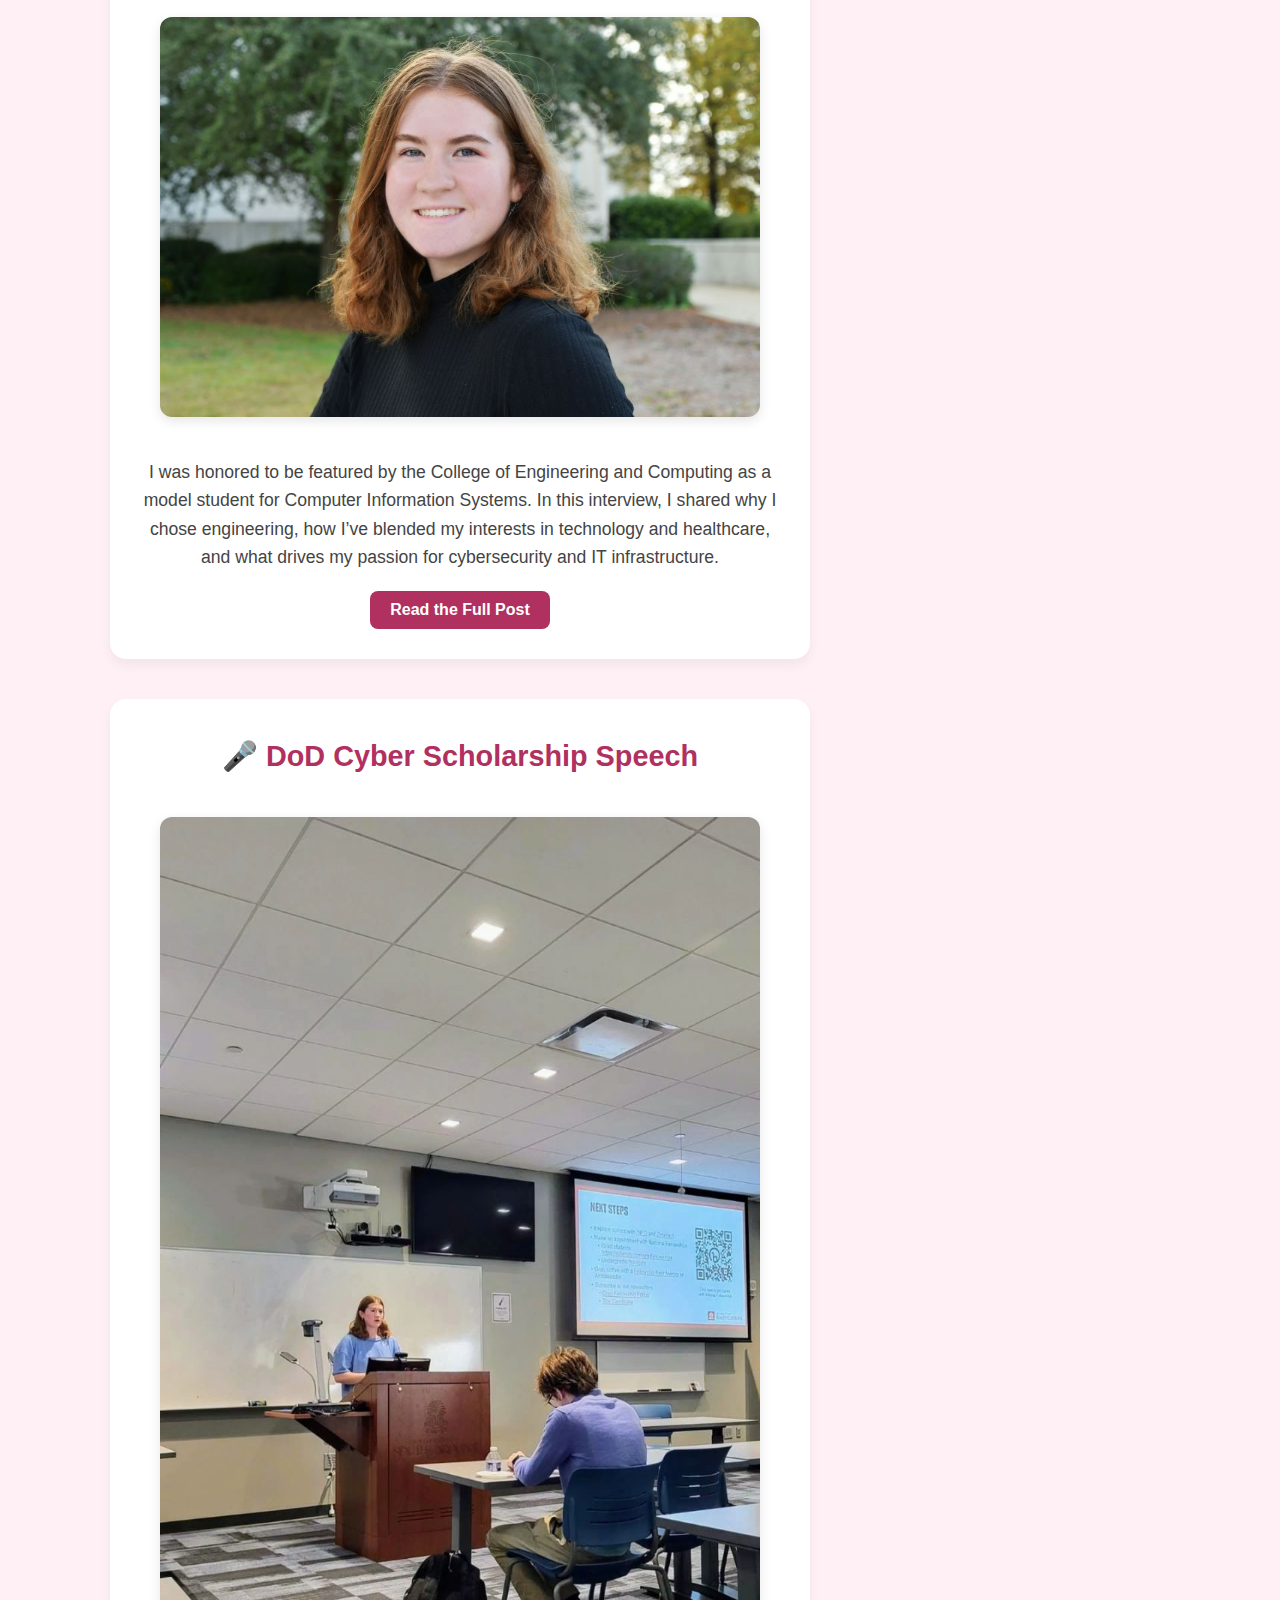
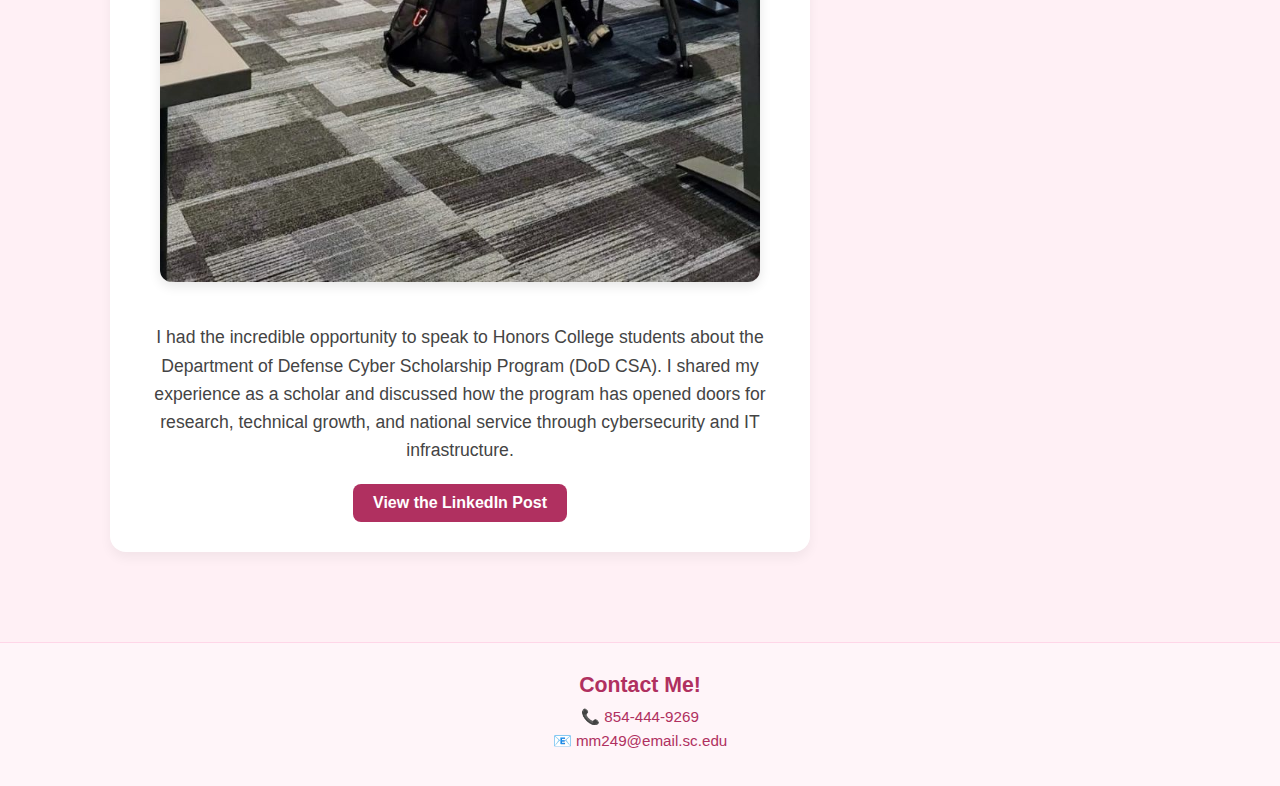
==== commit 020eb918: "update descriptions" ====
--- a/index.html
+++ b/index.html
@@ -15,9 +15,9 @@
         <img src="profilepic.jpg" alt="Profile Picture" class="profile-pic" />
         <h1>Madeleine McBride</h1>
         <p class="summary">
-          I am a Computer Information Systems major at UofSC Honors College and a DoD Cyber Service Academy Scholar, passionate about healthcare technology, cybersecurity, and IT infrastructure. My goal is to advance medical health IT by securing and optimizing healthcare systems.
+          I am a Computer Information Systems major at the UofSC Honors College and a DoD Cyber Service Academy Scholar, passionate about healthcare IT, cybersecurity, and IT infrastructure.
           <br><br>
-          With hands-on experience in network operations, IT support, and cybersecurity research, I have worked as a Network Operator troubleshooting enterprise infrastructure and enforcing security policies. As an IT Service Technician, I resolved 300+ support tickets, ensuring system reliability. I also teach cybersecurity and develop multifactor authentication solutions through research.
+          With hands-on experience in network operations, IT support, and cybersecurity research, I have worked as a Network Operator troubleshooting enterprise infrastructure and enforcing security policies. As an IT Service Technician, I resolved 300+ support tickets, ensuring system reliability. I also develop context-aware multifactor authentication solutions through research.
         </p>
         <a href="https://www.linkedin.com/in/madeleine-mcbride/" target="_blank" class="linkedin-btn">Connect on LinkedIn</a>
       </div>
@@ -28,7 +28,7 @@
           <h2 class="section-title">📣 Featured In</h2>
           <img src="me_and_emma_pic.jpg" alt="Madeleine and Emma featured" class="featured-img" />
           <p class="featured-text">
-            I was recently featured in a <strong>UofSC Honors College spotlight</strong> highlighting my journey in engineering, cybersecurity, and leadership as a DoD Cyber Service Academy Scholar. The article explores how my passion for tech and health IT is shaping my goals—and how collaboration with peers is driving innovation.
+            I was recently featured in a <strong>UofSC Honors College spotlight</strong> highlighting my journey in engineering, cybersecurity, and leadership as a DoD Cyber Service Academy Scholar. The article explores how my passion for tech and cybersecurity is shaping my goals—and how collaboration with peers is driving innovation.
           </p>
           <a href="https://www.linkedin.com/posts/uofsc-south-carolina-honors-college_while-their-paths-to-the-molinaroli-college-ugcPost-7264364624458702851-RMQM" target="_blank" class="read-article-btn">Read the Full Article</a>
         </div>
--- a/styles.css
+++ b/styles.css
@@ -238,7 +238,7 @@
 }
 
 .sidebar-card {
-  background: #ffe6f0; /* one shade darker than #fff0f5 */
+  background: #ffdfec; /* one shade darker than #fff0f5 */
   border-radius: 12px;
   box-shadow: 0 4px 12px rgba(0,0,0,0.05);
   padding: 16px;
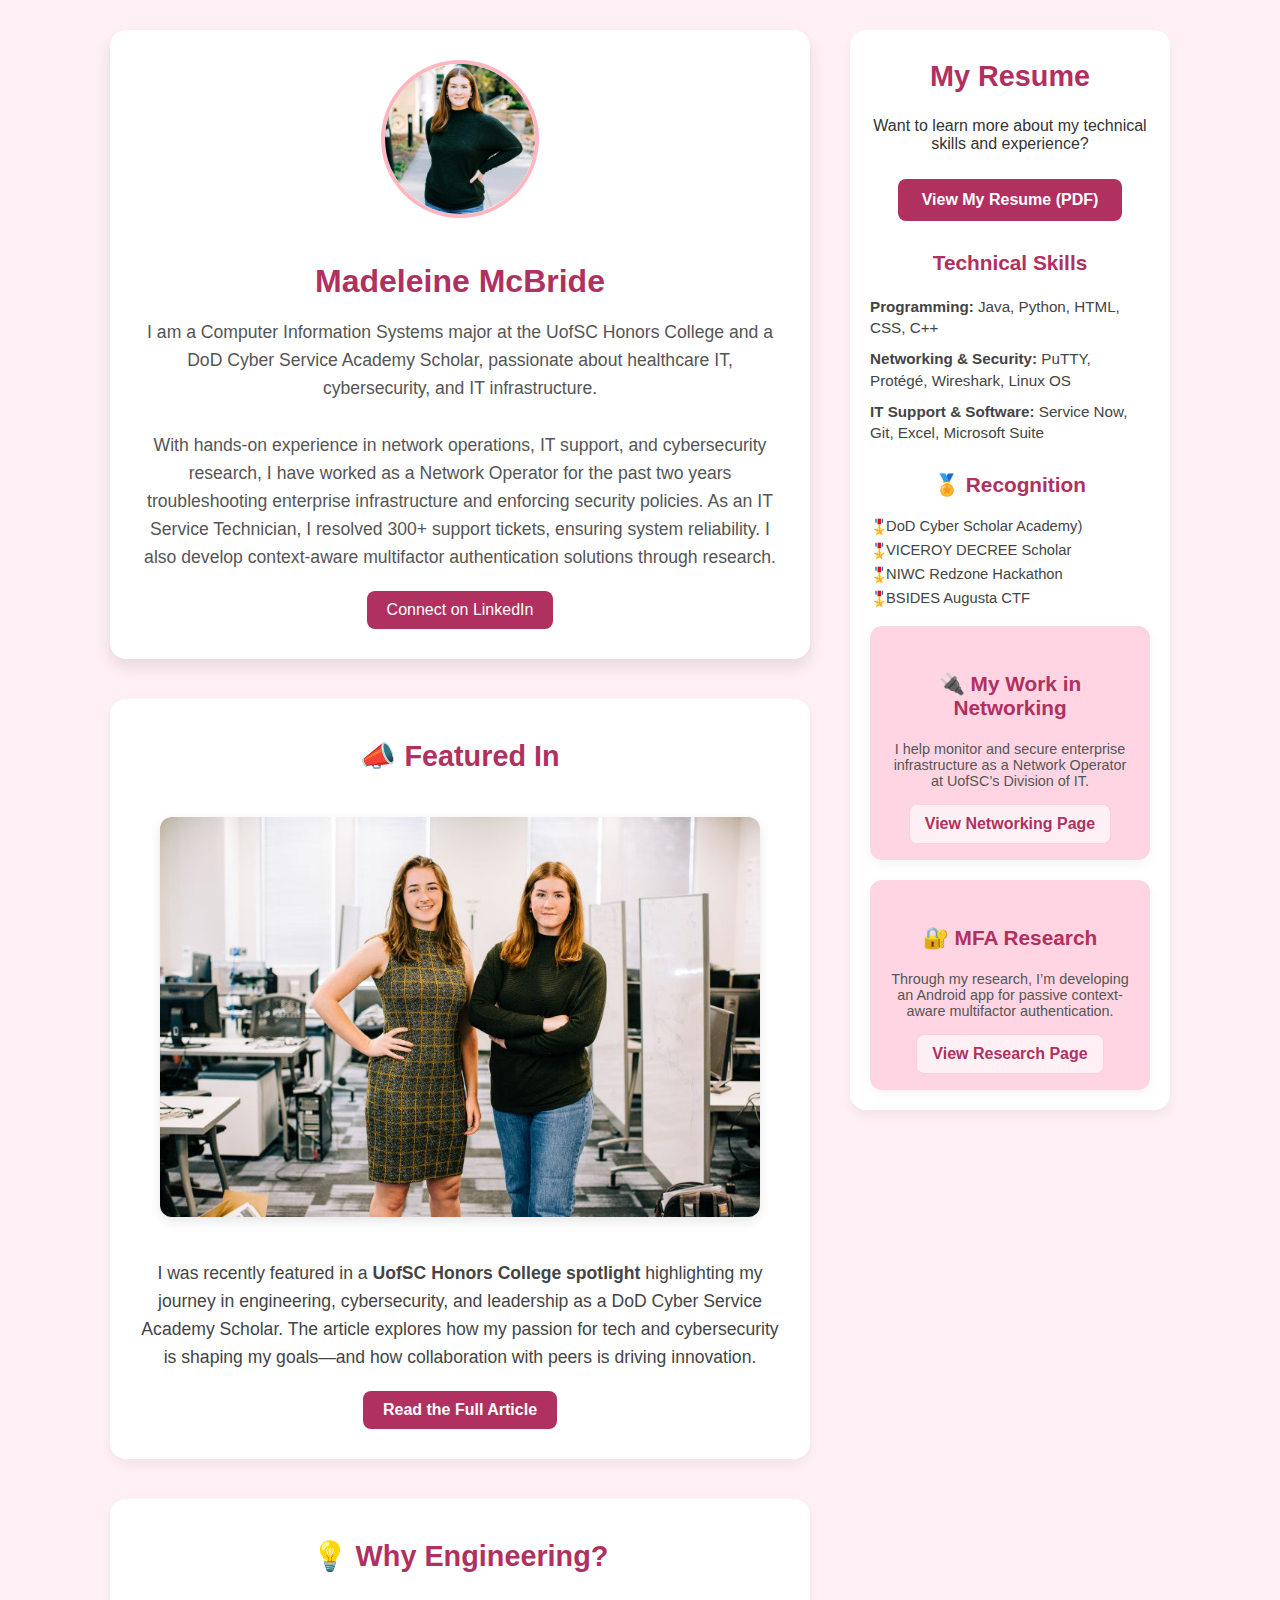
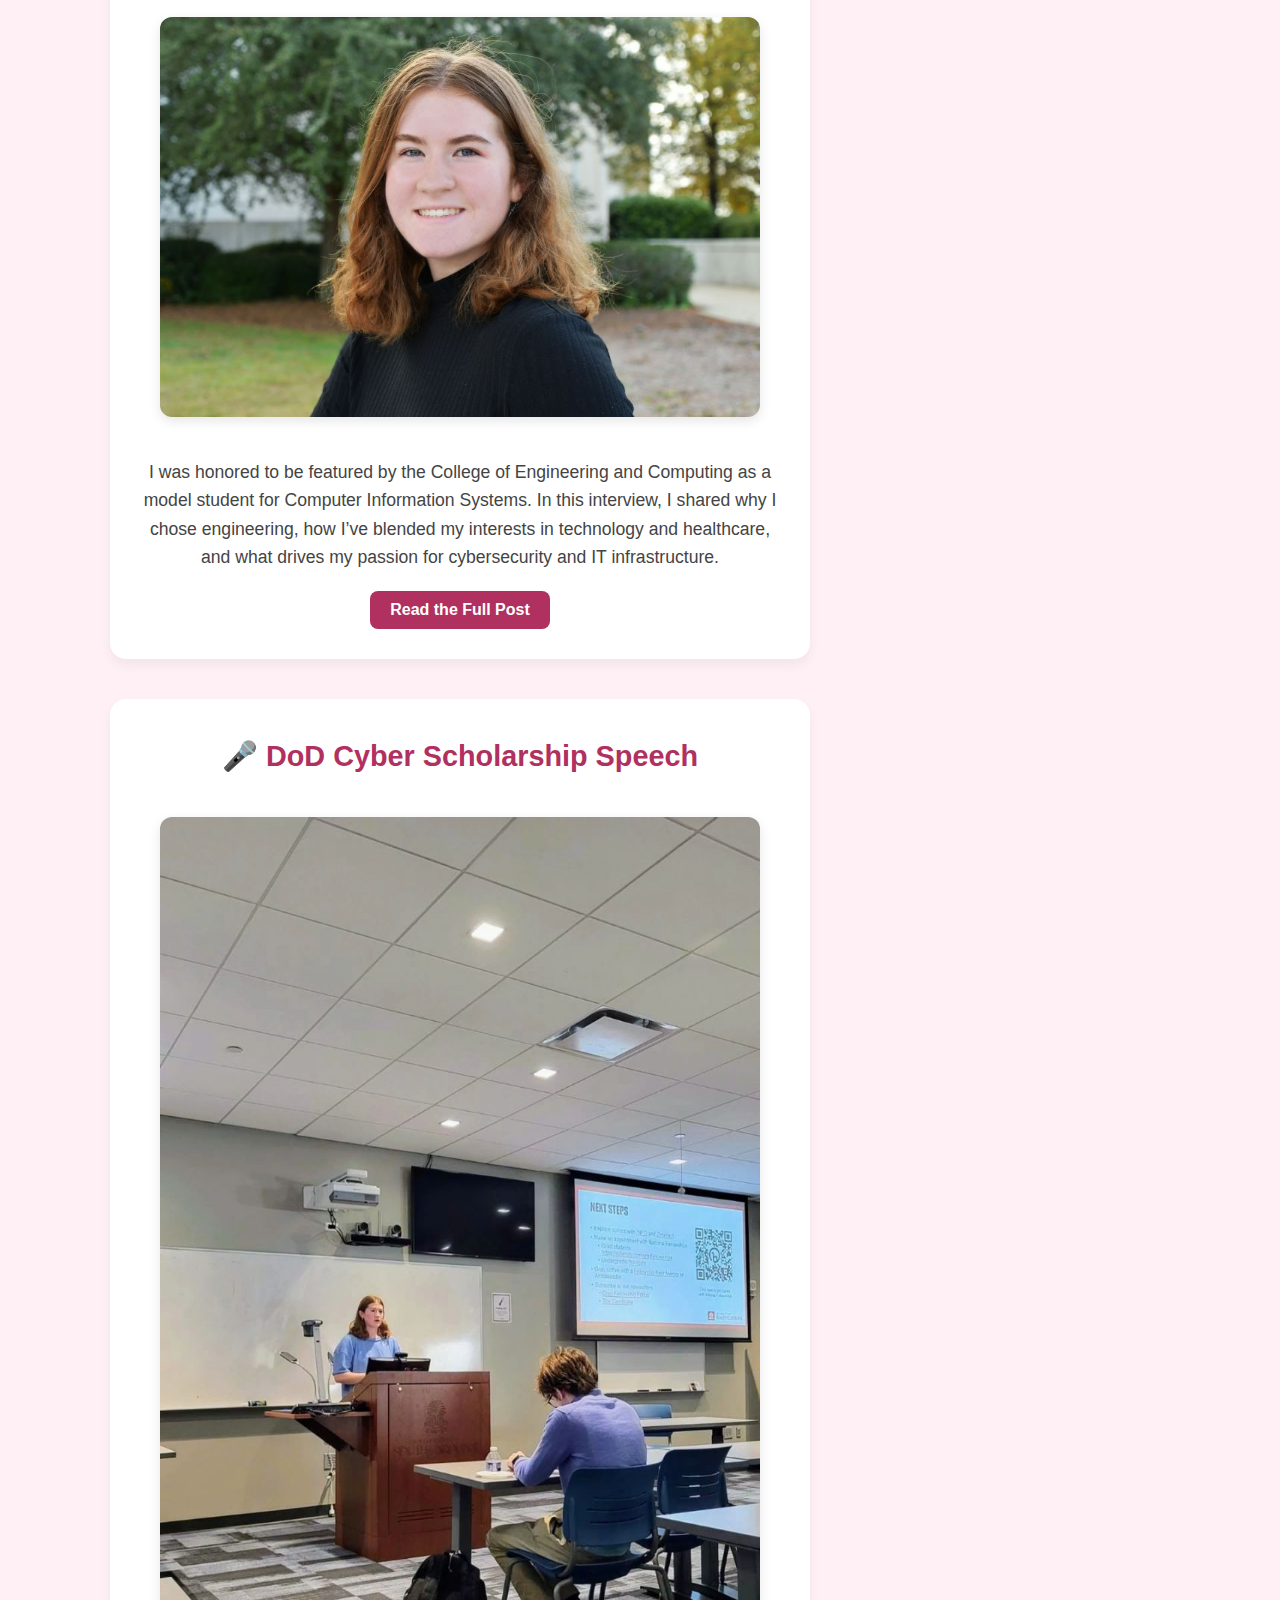
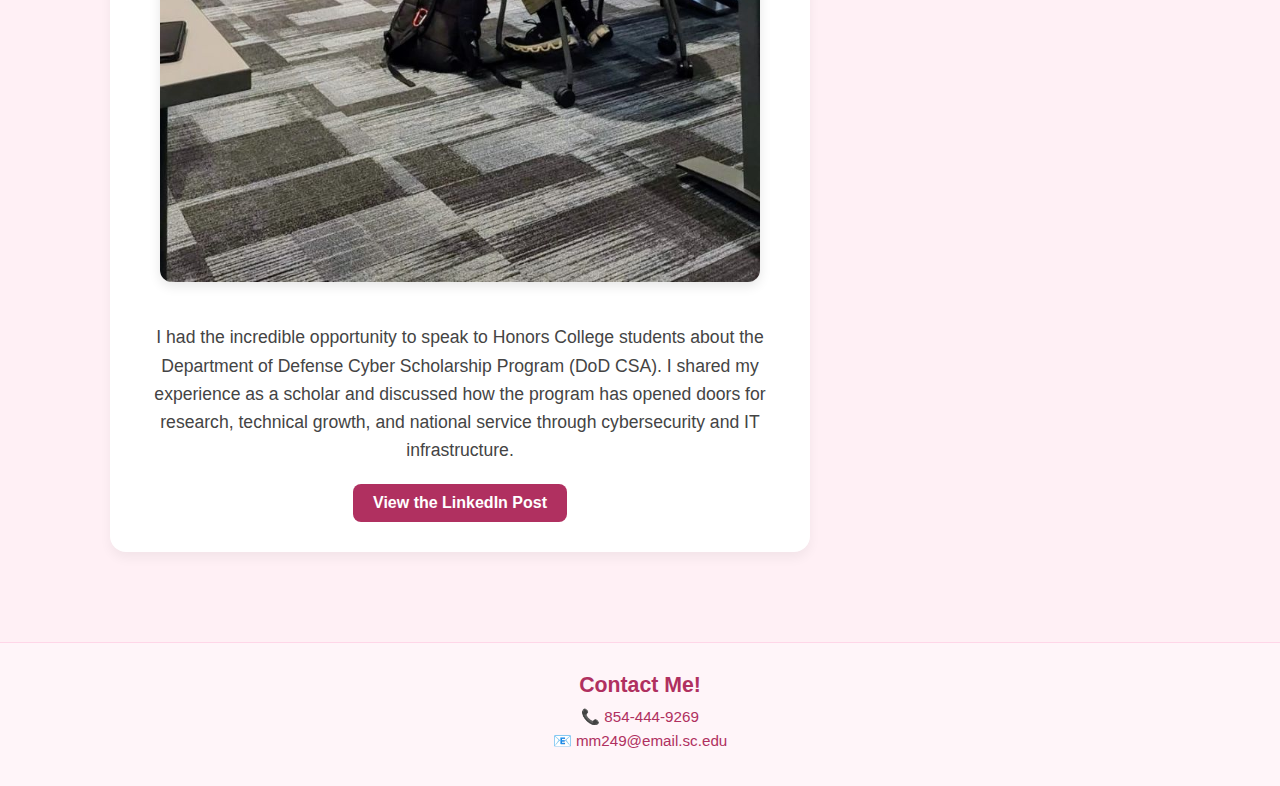
==== commit 31e04eaf: "updates" ====
--- a/index.html
+++ b/index.html
@@ -17,7 +17,7 @@
         <p class="summary">
           I am a Computer Information Systems major at the UofSC Honors College and a DoD Cyber Service Academy Scholar, passionate about healthcare IT, cybersecurity, and IT infrastructure.
           <br><br>
-          With hands-on experience in network operations, IT support, and cybersecurity research, I have worked as a Network Operator troubleshooting enterprise infrastructure and enforcing security policies. As an IT Service Technician, I resolved 300+ support tickets, ensuring system reliability. I also develop context-aware multifactor authentication solutions through research.
+          With hands-on experience in network operations, IT support, and cybersecurity research, I have worked as a Network Operator for the past two years troubleshooting enterprise infrastructure and enforcing security policies. As an IT Service Technician, I resolved 300+ support tickets, ensuring system reliability. I also develop context-aware multifactor authentication solutions through research.
         </p>
         <a href="https://www.linkedin.com/in/madeleine-mcbride/" target="_blank" class="linkedin-btn">Connect on LinkedIn</a>
       </div>
--- a/styles.css
+++ b/styles.css
@@ -238,7 +238,7 @@
 }
 
 .sidebar-card {
-  background: #ffdfec; /* one shade darker than #fff0f5 */
+  background: #ffd5e3;
   border-radius: 12px;
   box-shadow: 0 4px 12px rgba(0,0,0,0.05);
   padding: 16px;
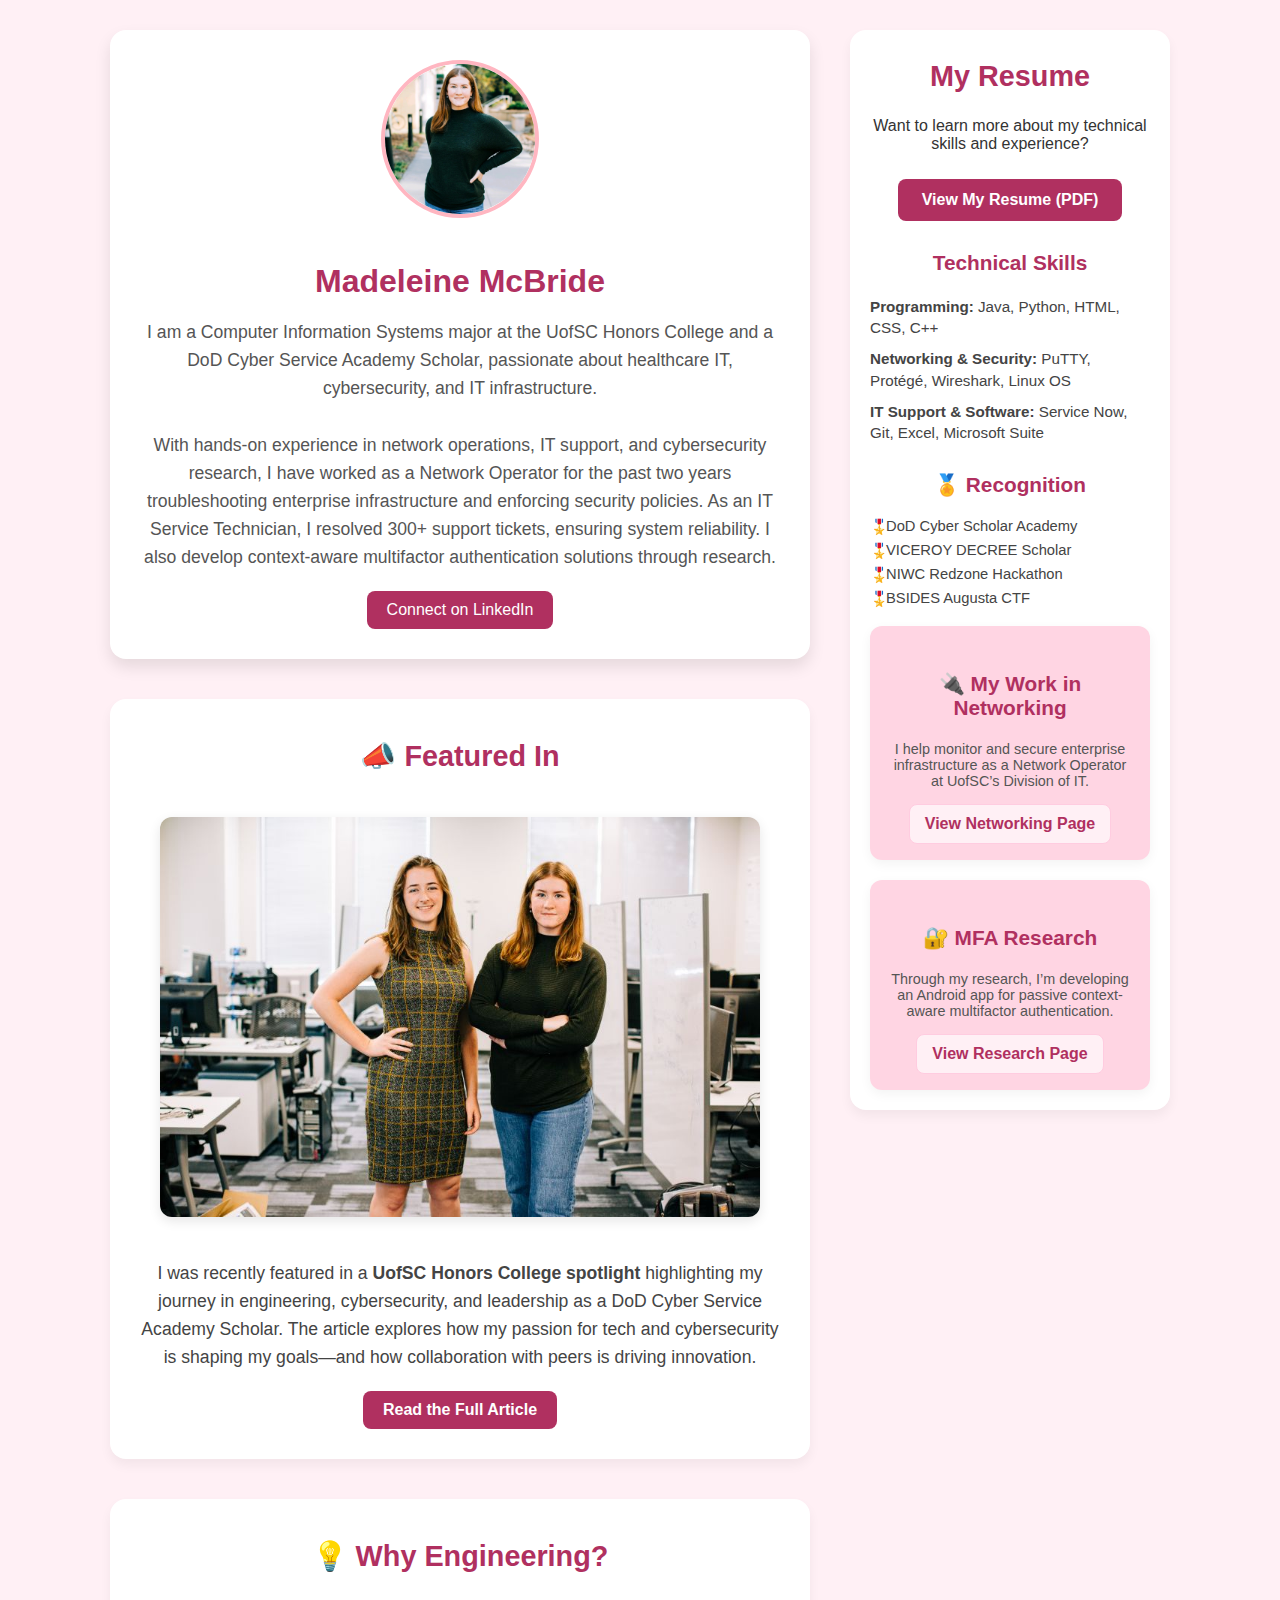
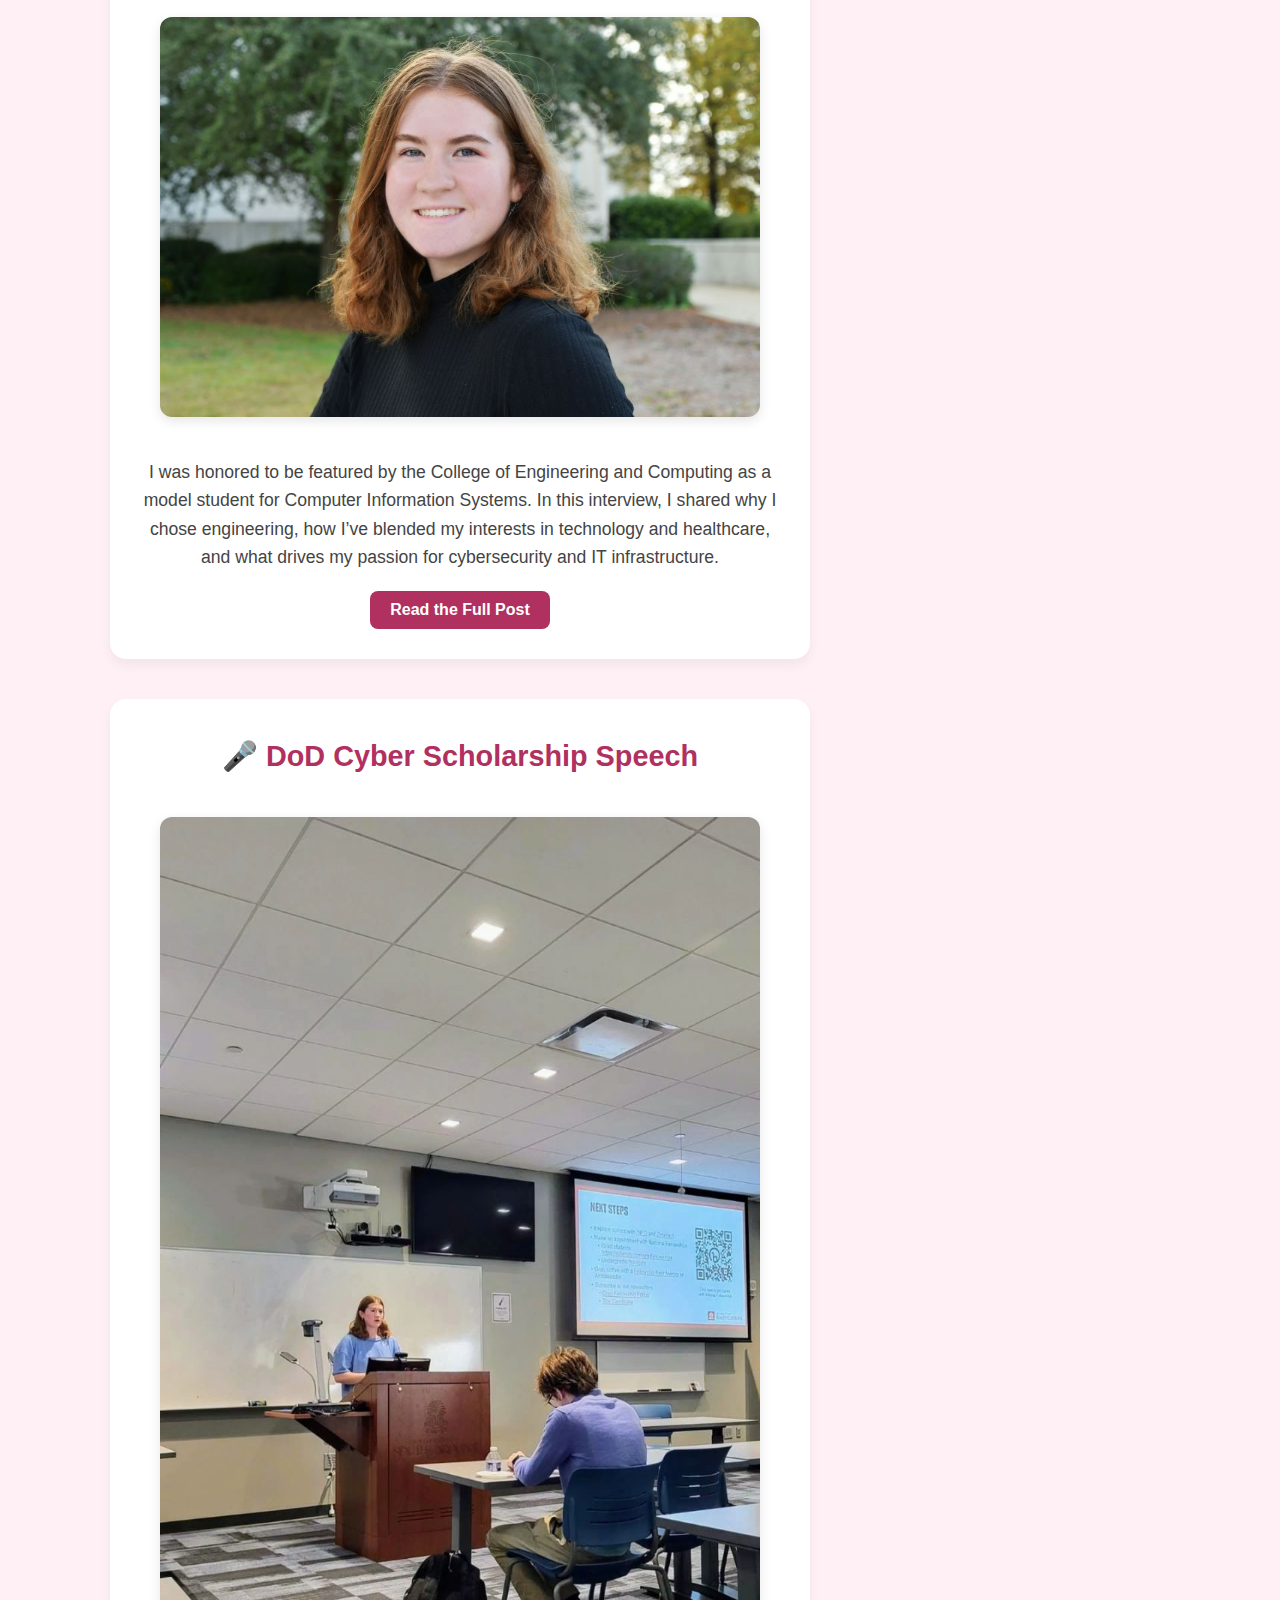
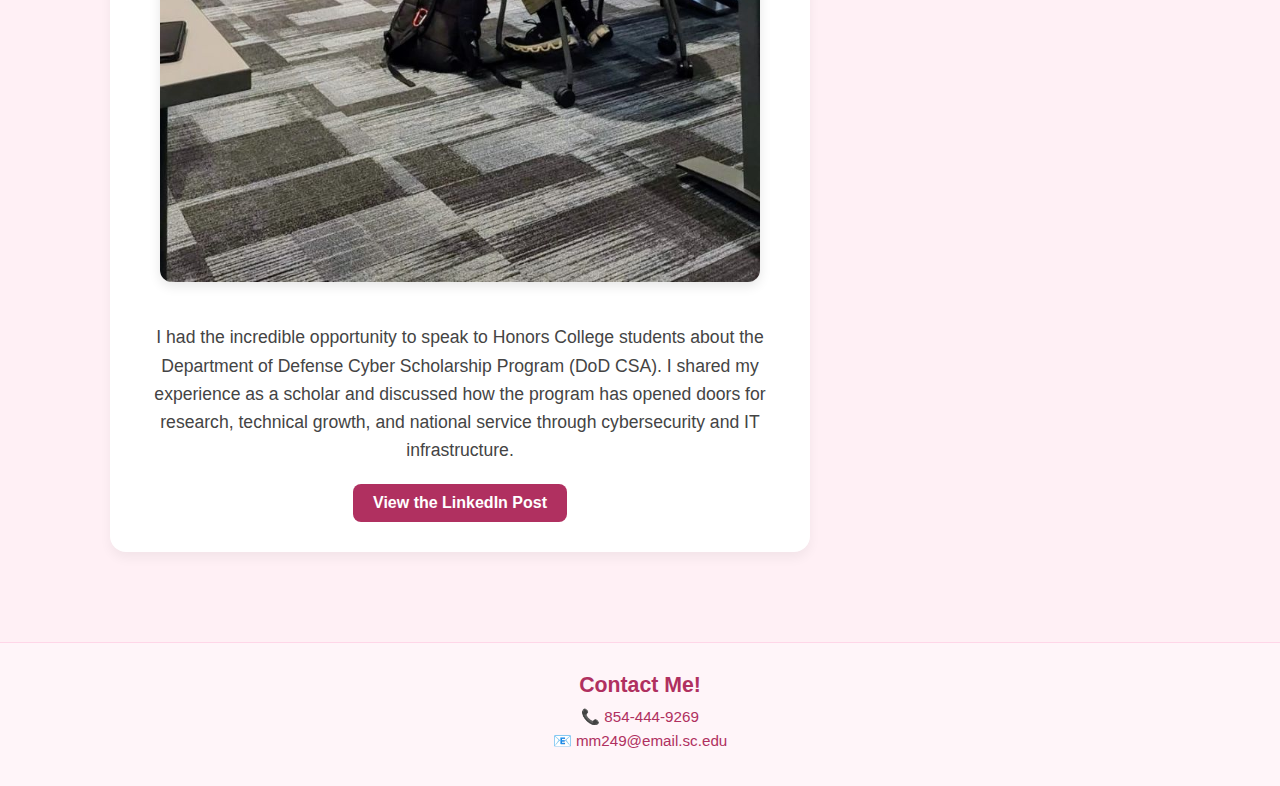
==== commit ece1a183: "update" ====
--- a/index.html
+++ b/index.html
@@ -73,7 +73,7 @@
       </ul>
       <h3 class="skills-title">🏅 Recognition</h3>
       <ul class="sidebar-honors">
-        <li>DoD Cyber Scholar Academy)</li>
+        <li>DoD Cyber Scholar Academy</li>
         <li>VICEROY DECREE Scholar</li>
         <li>NIWC Redzone Hackathon</li>
         <li>BSIDES Augusta CTF</li>
